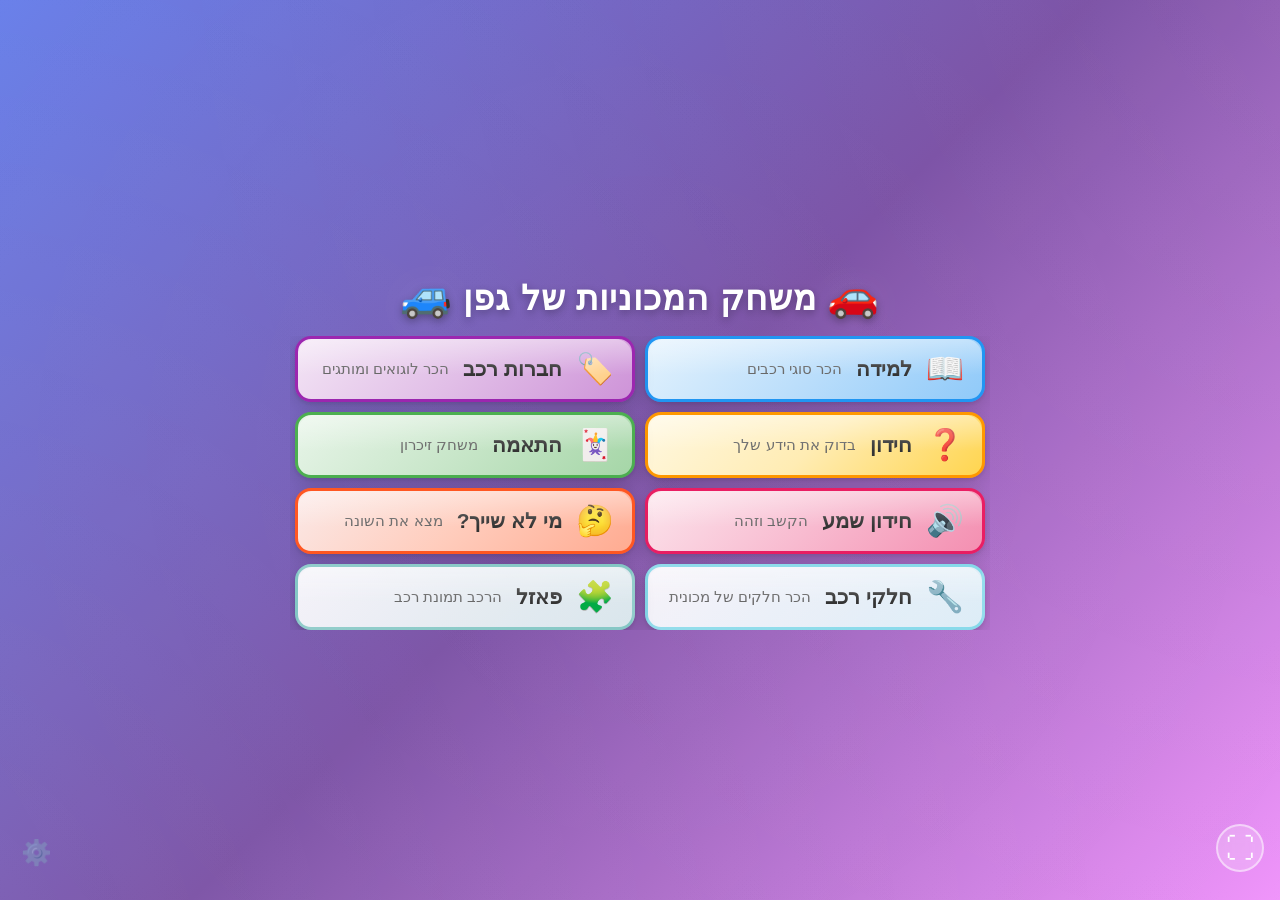
==== index.html @ a67dc20d "Add files via upload" ====
<!DOCTYPE html>
<html lang="he" dir="rtl">
<head>
  <meta charset="UTF-8">
  <meta name="viewport" content="width=device-width, initial-scale=1.0, maximum-scale=1.0, user-scalable=no">
  <meta name="apple-mobile-web-app-capable" content="yes">
  <meta name="mobile-web-app-capable" content="yes">
  <meta name="theme-color" content="#667eea">
  <title>משחק המכוניות של גפן</title>
  <link rel="stylesheet" href="css/style.css">
</head>
<body>

  <div id="app">

    <!-- ========== MENU SCREEN ========== -->
    <div id="screen-menu" class="screen active">
      <div class="menu-container">
        <h1 class="menu-title">
          <span class="title-emoji">🚗</span>
          משחק המכוניות של גפן
          <span class="title-emoji">🚙</span>
        </h1>
        <div class="menu-buttons">
          <button class="menu-btn menu-btn-learning" data-screen="screen-learning">
            <span class="menu-btn-icon">📖</span>
            <span class="menu-btn-text">למידה</span>
            <span class="menu-btn-desc">הכר סוגי רכבים</span>
          </button>
          <button class="menu-btn menu-btn-brands" data-screen="screen-brands">
            <span class="menu-btn-icon">🏷️</span>
            <span class="menu-btn-text">חברות רכב</span>
            <span class="menu-btn-desc">הכר לוגואים ומותגים</span>
          </button>
          <button class="menu-btn menu-btn-quiz" data-screen="screen-quiz">
            <span class="menu-btn-icon">❓</span>
            <span class="menu-btn-text">חידון</span>
            <span class="menu-btn-desc">בדוק את הידע שלך</span>
          </button>
          <button class="menu-btn menu-btn-matching" data-screen="screen-matching">
            <span class="menu-btn-icon">🃏</span>
            <span class="menu-btn-text">התאמה</span>
            <span class="menu-btn-desc">משחק זיכרון</span>
          </button>
          <button class="menu-btn menu-btn-sound-quiz" data-screen="screen-sound-quiz">
            <span class="menu-btn-icon">🔊</span>
            <span class="menu-btn-text">חידון שמע</span>
            <span class="menu-btn-desc">הקשב וזהה</span>
          </button>
          <button class="menu-btn menu-btn-odd" data-screen="screen-odd-one-out">
            <span class="menu-btn-icon">🤔</span>
            <span class="menu-btn-text">מי לא שייך?</span>
            <span class="menu-btn-desc">מצא את השונה</span>
          </button>
          <button class="menu-btn menu-btn-car-parts" data-screen="screen-car-parts">
            <span class="menu-btn-icon">🔧</span>
            <span class="menu-btn-text">חלקי רכב</span>
            <span class="menu-btn-desc">הכר חלקים של מכונית</span>
          </button>
          <button class="menu-btn menu-btn-puzzle" data-screen="screen-puzzle">
            <span class="menu-btn-icon">🧩</span>
            <span class="menu-btn-text">פאזל</span>
            <span class="menu-btn-desc">הרכב תמונת רכב</span>
          </button>
        </div>
        <button id="fullscreen-btn" class="fullscreen-btn" aria-label="מסך מלא">⛶</button>
        <button id="settings-btn" class="settings-btn" aria-label="הגדרות">⚙️</button>
      </div>
    </div>

    <!-- ========== LEARNING SCREEN ========== -->
    <div id="screen-learning" class="screen">
      <div class="screen-header">
        <button class="back-btn" data-screen="screen-menu">🏠</button>
        <h2 class="screen-title">מצב למידה</h2>
        <span id="learning-progress" class="progress-text">1/25</span>
      </div>
      <div class="learning-container">
        <div class="learning-content">
          <div class="car-image-wrapper">
            <img id="learning-car-image" class="car-image" src="" alt="">
            <div id="learning-car-fallback" class="car-image-fallback" style="display:none;"></div>
            <button id="learning-speak-btn" class="speak-btn" aria-label="השמע שם">🔊</button>
          </div>
          <div class="car-info">
            <h3 id="learning-car-name" class="car-name"></h3>
            <div id="learning-fun-fact" class="fun-fact"></div>
            <div id="learning-category" class="category-badge"></div>
          </div>
        </div>
        <div class="learning-nav">
          <button id="learning-prev" class="nav-arrow nav-arrow-right" aria-label="הקודם">▶</button>
          <div id="learning-dots" class="progress-dots"></div>
          <button id="learning-next" class="nav-arrow nav-arrow-left" aria-label="הבא">◀</button>
        </div>
      </div>
    </div>

    <!-- ========== BRANDS SCREEN ========== -->
    <div id="screen-brands" class="screen">
      <div class="screen-header">
        <button class="back-btn" data-screen="screen-menu">🏠</button>
        <h2 class="screen-title">חברות רכב</h2>
        <span id="brands-progress" class="progress-text">1/10</span>
      </div>

      <!-- Brands sub-screens -->
      <div id="brands-menu" class="brands-sub active">
        <div class="brands-menu-buttons">
          <button class="menu-btn menu-btn-brands-learn" id="brands-learn-btn">
            <span class="menu-btn-icon">📖</span>
            <span class="menu-btn-text">הכר חברות</span>
            <span class="menu-btn-desc">לוגואים ועובדות</span>
          </button>
          <button class="menu-btn menu-btn-brands-quiz" id="brands-quiz-btn">
            <span class="menu-btn-icon">❓</span>
            <span class="menu-btn-text">חידון לוגואים</span>
            <span class="menu-btn-desc">זהה את הלוגו</span>
          </button>
        </div>
      </div>

      <div id="brands-learning" class="brands-sub">
        <div class="learning-content brands-learning-content">
          <div class="brand-logo-wrapper">
            <img id="brands-logo" class="brand-logo" src="" alt="">
            <div id="brands-logo-fallback" class="brand-logo-fallback" style="display:none;"></div>
          </div>
          <div class="brand-info">
            <h3 id="brands-name" class="car-name">
              <span id="brands-flag" class="brand-flag"></span>
              <span id="brands-name-text"></span>
            </h3>
            <button id="brands-speak-btn" class="speak-btn speak-btn-inline" aria-label="השמע שם">🔊</button>
            <div id="brands-country" class="brand-country"></div>
            <div id="brands-fun-fact" class="fun-fact"></div>
          </div>
          <div class="brand-example">
            <img id="brands-example-car" class="brand-example-img" src="" alt="">
            <div id="brands-example-fallback" class="car-image-fallback small" style="display:none;">🚗</div>
          </div>
        </div>
        <div class="learning-nav">
          <button id="brands-prev" class="nav-arrow nav-arrow-right" aria-label="הקודם">▶</button>
          <div id="brands-dots" class="progress-dots"></div>
          <button id="brands-next" class="nav-arrow nav-arrow-left" aria-label="הבא">◀</button>
        </div>
        <button id="brands-back-to-menu" class="secondary-btn">חזרה לתפריט חברות</button>
      </div>

      <div id="brands-quiz-screen" class="brands-sub">
        <div class="quiz-container">
          <div class="quiz-stars" id="brands-quiz-stars"></div>
          <div class="quiz-image-wrapper">
            <img id="brands-quiz-logo" class="brand-logo quiz-logo" src="" alt="">
            <div id="brands-quiz-logo-fallback" class="brand-logo-fallback" style="display:none;"></div>
          </div>
          <h3 class="quiz-question">איזו חברה זו?</h3>
          <div id="brands-quiz-answers" class="quiz-answers"></div>
          <div id="brands-quiz-progress-text" class="quiz-progress-text"></div>
        </div>
        <button id="brands-quiz-back" class="secondary-btn">חזרה לתפריט חברות</button>
      </div>
    </div>

    <!-- ========== QUIZ SCREEN ========== -->
    <div id="screen-quiz" class="screen">
      <div class="screen-header">
        <button class="back-btn" data-screen="screen-menu">🏠</button>
        <h2 class="screen-title">מצב חידון</h2>
        <div id="quiz-stars" class="quiz-stars"></div>
      </div>
      <div class="quiz-container">
        <div class="quiz-image-wrapper">
          <img id="quiz-car-image" class="car-image quiz-car-image" src="" alt="">
          <div id="quiz-car-fallback" class="car-image-fallback" style="display:none;"></div>
        </div>
        <h3 class="quiz-question">מה שם הרכב?</h3>
        <div id="quiz-answers" class="quiz-answers"></div>
        <div id="quiz-progress-text" class="quiz-progress-text"></div>
      </div>

      <!-- Quiz results overlay -->
      <div id="quiz-results" class="results-overlay" style="display:none;">
        <div class="results-content">
          <h2 class="results-title">!סיימת את החידון</h2>
          <div id="results-stars" class="results-stars"></div>
          <p id="results-text" class="results-text"></p>
          <div class="results-buttons">
            <button id="quiz-retry" class="menu-btn results-btn">🔄 שחק שוב</button>
            <button id="quiz-home" class="menu-btn results-btn" data-screen="screen-menu">🏠 דף הבית</button>
          </div>
        </div>
      </div>
    </div>

    <!-- ========== MATCHING SCREEN ========== -->
    <div id="screen-matching" class="screen">
      <div class="screen-header">
        <button class="back-btn" data-screen="screen-menu">🏠</button>
        <h2 class="screen-title">משחק התאמה</h2>
        <div class="matching-stats">
          <span id="matching-moves">מהלכים: 0</span>
          <span id="matching-timer">זמן: 0:00</span>
        </div>
      </div>

      <!-- Difficulty picker -->
      <div id="matching-difficulty" class="matching-difficulty">
        <h3>בחר רמת קושי</h3>
        <div class="matching-mode-toggle">
          <button id="matching-mode-classic" class="mode-btn active">📝 רגיל</button>
          <button id="matching-mode-images" class="mode-btn">🖼️ תמונות</button>
          <button id="matching-mode-audio" class="mode-btn">🔊 שמע</button>
        </div>
        <div class="difficulty-buttons">
          <button class="menu-btn difficulty-btn" data-pairs="4">
            <span class="menu-btn-icon">😊</span>
            <span class="menu-btn-text">קל</span>
            <span class="menu-btn-desc">4 זוגות</span>
          </button>
          <button class="menu-btn difficulty-btn" data-pairs="6">
            <span class="menu-btn-icon">🤔</span>
            <span class="menu-btn-text">בינוני</span>
            <span class="menu-btn-desc">6 זוגות</span>
          </button>
          <button class="menu-btn difficulty-btn" data-pairs="8">
            <span class="menu-btn-icon">💪</span>
            <span class="menu-btn-text">קשה</span>
            <span class="menu-btn-desc">8 זוגות</span>
          </button>
        </div>
      </div>

      <!-- Card grid -->
      <div id="matching-grid" class="matching-grid" style="display:none;"></div>

      <!-- Matching results overlay -->
      <div id="matching-results" class="results-overlay" style="display:none;">
        <div class="results-content">
          <h2 class="results-title">!כל הכבוד</h2>
          <p id="matching-results-text" class="results-text"></p>
          <div class="results-buttons">
            <button id="matching-retry" class="menu-btn results-btn">🔄 שחק שוב</button>
            <button id="matching-home" class="menu-btn results-btn" data-screen="screen-menu">🏠 דף הבית</button>
          </div>
        </div>
      </div>
    </div>

    <!-- ========== SOUND QUIZ SCREEN ========== -->
    <div id="screen-sound-quiz" class="screen">
      <div class="screen-header">
        <button class="back-btn" data-screen="screen-menu">🏠</button>
        <h2 class="screen-title">חידון שמע</h2>
        <div id="sound-quiz-stars" class="quiz-stars"></div>
      </div>
      <div class="quiz-container sound-quiz-container">
        <div class="sound-quiz-prompt">
          <h3 class="quiz-question">מי לא שייך לקבוצה?</h3>
          <button id="sound-quiz-replay" class="speak-btn speak-btn-large" aria-label="השמע שוב">🔊</button>
        </div>
        <div id="sound-quiz-answers" class="sound-quiz-answers"></div>
        <div id="sound-quiz-progress-text" class="quiz-progress-text"></div>
      </div>

      <!-- Sound Quiz results overlay -->
      <div id="sound-quiz-results" class="results-overlay" style="display:none;">
        <div class="results-content">
          <h2 class="results-title">!סיימת את חידון השמע</h2>
          <div id="sound-quiz-results-stars" class="results-stars"></div>
          <p id="sound-quiz-results-text" class="results-text"></p>
          <div class="results-buttons">
            <button id="sound-quiz-retry" class="menu-btn results-btn">🔄 שחק שוב</button>
            <button class="menu-btn results-btn" data-screen="screen-menu">🏠 דף הבית</button>
          </div>
        </div>
      </div>
    </div>

    <!-- ========== ODD ONE OUT SCREEN ========== -->
    <div id="screen-odd-one-out" class="screen">
      <div class="screen-header">
        <button class="back-btn" data-screen="screen-menu">🏠</button>
        <h2 class="screen-title">מי לא שייך?</h2>
        <div id="odd-stars" class="quiz-stars"></div>
      </div>
      <div class="quiz-container">
        <div id="odd-hint" class="odd-category-hint"></div>
        <div id="odd-grid" class="odd-grid"></div>
        <div id="odd-progress-text" class="quiz-progress-text"></div>
      </div>

      <!-- Odd One Out results overlay -->
      <div id="odd-results" class="results-overlay" style="display:none;">
        <div class="results-content">
          <h2 class="results-title">!סיימת</h2>
          <div id="odd-results-stars" class="results-stars"></div>
          <p id="odd-results-text" class="results-text"></p>
          <div class="results-buttons">
            <button id="odd-retry" class="menu-btn results-btn">🔄 שחק שוב</button>
            <button class="menu-btn results-btn" data-screen="screen-menu">🏠 דף הבית</button>
          </div>
        </div>
      </div>
    </div>

    <!-- ========== CAR PARTS SCREEN ========== -->
    <div id="screen-car-parts" class="screen">
      <div class="screen-header">
        <button class="back-btn" data-screen="screen-menu">🏠</button>
        <h2 class="screen-title">חלקי רכב</h2>
        <span id="car-parts-progress" class="progress-text">1/20</span>
      </div>

      <!-- Car Parts sub-screens -->
      <div id="car-parts-menu" class="car-parts-sub active">
        <div class="brands-menu-buttons">
          <button class="menu-btn menu-btn-parts-learn" id="car-parts-learn-btn">
            <span class="menu-btn-icon">📖</span>
            <span class="menu-btn-text">הכר חלקים</span>
            <span class="menu-btn-desc">תמונות ועובדות</span>
          </button>
          <button class="menu-btn menu-btn-parts-quiz" id="car-parts-quiz-btn">
            <span class="menu-btn-icon">❓</span>
            <span class="menu-btn-text">חידון חלקים</span>
            <span class="menu-btn-desc">זהה את החלק</span>
          </button>
          <button class="menu-btn menu-btn-parts-matching" id="car-parts-matching-btn">
            <span class="menu-btn-icon">🃏</span>
            <span class="menu-btn-text">התאמת חלקים</span>
            <span class="menu-btn-desc">משחק זיכרון</span>
          </button>
        </div>
      </div>

      <!-- Learning sub-screen -->
      <div id="car-parts-learning" class="car-parts-sub">
        <div class="learning-content">
          <div class="car-image-wrapper">
            <img id="car-parts-image" class="car-image" src="" alt="">
            <div id="car-parts-fallback" class="car-image-fallback" style="display:none;"></div>
            <button id="car-parts-speak-btn" class="speak-btn" aria-label="השמע שם">🔊</button>
          </div>
          <div class="car-info">
            <h3 id="car-parts-name" class="car-name"></h3>
            <div id="car-parts-fun-fact" class="fun-fact"></div>
          </div>
        </div>
        <div class="learning-nav">
          <button id="car-parts-prev" class="nav-arrow nav-arrow-right" aria-label="הקודם">▶</button>
          <div id="car-parts-dots" class="progress-dots"></div>
          <button id="car-parts-next" class="nav-arrow nav-arrow-left" aria-label="הבא">◀</button>
        </div>
        <button id="car-parts-back-to-menu" class="secondary-btn">חזרה לתפריט חלקים</button>
      </div>

      <!-- Quiz sub-screen -->
      <div id="car-parts-quiz-screen" class="car-parts-sub">
        <div class="quiz-container">
          <div class="quiz-stars" id="car-parts-quiz-stars"></div>
          <div class="quiz-image-wrapper">
            <img id="car-parts-quiz-image" class="car-image quiz-car-image" src="" alt="">
            <div id="car-parts-quiz-fallback" class="car-image-fallback" style="display:none;"></div>
          </div>
          <h3 class="quiz-question">מה שם החלק?</h3>
          <div id="car-parts-quiz-answers" class="quiz-answers"></div>
          <div id="car-parts-quiz-progress-text" class="quiz-progress-text"></div>
        </div>

        <!-- Quiz results overlay -->
        <div id="car-parts-quiz-results" class="results-overlay" style="display:none;">
          <div class="results-content">
            <h2 class="results-title">!סיימת את חידון החלקים</h2>
            <div id="car-parts-quiz-results-stars" class="results-stars"></div>
            <p id="car-parts-quiz-results-text" class="results-text"></p>
            <div class="results-buttons">
              <button id="car-parts-quiz-retry" class="menu-btn results-btn">🔄 שחק שוב</button>
              <button id="car-parts-quiz-back" class="menu-btn results-btn">🏠 חזרה</button>
            </div>
          </div>
        </div>
      </div>

      <!-- Matching sub-screen -->
      <div id="car-parts-matching-screen" class="car-parts-sub">
        <div class="car-parts-matching-stats" style="display:none;">
          <span id="car-parts-matching-moves">מהלכים: 0</span>
          <span id="car-parts-matching-timer">זמן: 0:00</span>
        </div>

        <!-- Difficulty picker -->
        <div id="car-parts-matching-difficulty" class="matching-difficulty">
          <h3>בחר רמת קושי</h3>
          <div class="difficulty-buttons">
            <button class="menu-btn difficulty-btn car-parts-difficulty-btn" data-pairs="4">
              <span class="menu-btn-icon">😊</span>
              <span class="menu-btn-text">קל</span>
              <span class="menu-btn-desc">4 זוגות</span>
            </button>
            <button class="menu-btn difficulty-btn car-parts-difficulty-btn" data-pairs="6">
              <span class="menu-btn-icon">🤔</span>
              <span class="menu-btn-text">בינוני</span>
              <span class="menu-btn-desc">6 זוגות</span>
            </button>
            <button class="menu-btn difficulty-btn car-parts-difficulty-btn" data-pairs="8">
              <span class="menu-btn-icon">💪</span>
              <span class="menu-btn-text">קשה</span>
              <span class="menu-btn-desc">8 זוגות</span>
            </button>
          </div>
        </div>

        <!-- Card grid -->
        <div id="car-parts-matching-grid" class="matching-grid" style="display:none;"></div>

        <!-- Matching results overlay -->
        <div id="car-parts-matching-results" class="results-overlay" style="display:none;">
          <div class="results-content">
            <h2 class="results-title">!כל הכבוד</h2>
            <p id="car-parts-matching-results-text" class="results-text"></p>
            <div class="results-buttons">
              <button id="car-parts-matching-retry" class="menu-btn results-btn">🔄 שחק שוב</button>
              <button id="car-parts-matching-back" class="menu-btn results-btn">🏠 חזרה</button>
            </div>
          </div>
        </div>
      </div>
    </div>

    <!-- ========== PUZZLE SCREEN ========== -->
    <div id="screen-puzzle" class="screen">
      <div class="screen-header">
        <button class="back-btn" data-screen="screen-menu">🏠</button>
        <h2 class="screen-title">פאזל</h2>
        <div class="puzzle-stats">
          <span id="puzzle-moves">מהלכים: 0</span>
          <span id="puzzle-timer">זמן: 0:00</span>
        </div>
      </div>

      <!-- Difficulty picker -->
      <div id="puzzle-difficulty" class="matching-difficulty">
        <h3>בחר רמת קושי</h3>
        <div class="difficulty-buttons">
          <button class="menu-btn difficulty-btn puzzle-difficulty-btn" data-cols="2" data-rows="2">
            <span class="menu-btn-icon">😊</span>
            <span class="menu-btn-text">קל</span>
            <span class="menu-btn-desc">4 חלקים</span>
          </button>
          <button class="menu-btn difficulty-btn puzzle-difficulty-btn" data-cols="3" data-rows="3">
            <span class="menu-btn-icon">🤔</span>
            <span class="menu-btn-text">בינוני</span>
            <span class="menu-btn-desc">9 חלקים</span>
          </button>
          <button class="menu-btn difficulty-btn puzzle-difficulty-btn" data-cols="4" data-rows="4">
            <span class="menu-btn-icon">💪</span>
            <span class="menu-btn-text">קשה</span>
            <span class="menu-btn-desc">16 חלקים</span>
          </button>
        </div>
      </div>

      <!-- Game area -->
      <div id="puzzle-game-area" class="puzzle-game-area" style="display:none;">
        <div id="puzzle-car-label" class="puzzle-car-label"></div>
        <div class="puzzle-layout">
          <div id="puzzle-grid" class="puzzle-grid"></div>
          <div id="puzzle-tray" class="puzzle-tray"></div>
        </div>
      </div>

      <!-- Results overlay -->
      <div id="puzzle-results" class="results-overlay" style="display:none;">
        <div class="results-content">
          <h2 class="results-title">!כל הכבוד</h2>
          <div id="puzzle-results-car" class="puzzle-results-car"></div>
          <p id="puzzle-results-text" class="results-text"></p>
          <div class="results-buttons">
            <button id="puzzle-retry" class="menu-btn results-btn">🔄 שחק שוב</button>
            <button id="puzzle-home" class="menu-btn results-btn" data-screen="screen-menu">🏠 דף הבית</button>
          </div>
        </div>
      </div>
    </div>

    <!-- ========== SETTINGS MODAL ========== -->
    <div id="settings-modal" class="modal" style="display:none;">
      <div class="modal-content">
        <h3>הגדרות (להורים)</h3>
        <button id="reset-progress" class="menu-btn danger-btn">🗑️ איפוס כל ההתקדמות</button>
        <button id="settings-close" class="menu-btn">✖ סגור</button>
      </div>
    </div>

    <!-- ========== TTS WARNING ========== -->
    <div id="tts-warning" class="tts-warning" style="display:none;">
      ⚠️ הקראה בעברית לא זמינה. התקן חבילת שפה עברית בהגדרות המכשיר.
    </div>

  </div>

  <!-- Scripts (order matters) -->
  <script src="js/cars-data.js"></script>
  <script src="js/brands-data.js"></script>
  <script src="js/car-parts-data.js"></script>
  <script src="js/speech.js"></script>
  <script src="js/sounds.js"></script>
  <script src="js/storage.js"></script>
  <script src="js/learning.js"></script>
  <script src="js/brands.js"></script>
  <script src="js/quiz.js"></script>
  <script src="js/matching.js"></script>
  <script src="js/sound-quiz.js"></script>
  <script src="js/odd-one-out.js"></script>
  <script src="js/car-parts.js"></script>
  <script src="js/puzzle.js"></script>
  <script src="js/app.js"></script>
</body>
</html>
---- css/style.css ----
/* ========== RESET & BASE ========== */
*, *::before, *::after {
  margin: 0;
  padding: 0;
  box-sizing: border-box;
}

html {
  direction: rtl;
  font-size: 16px;
  overflow: hidden;
}

body {
  font-family: 'Noto Sans Hebrew', 'Segoe UI', Arial, sans-serif;
  background: linear-gradient(135deg, #667eea 0%, #764ba2 50%, #f093fb 100%);
  color: #333;
  min-height: 100vh;
  overflow: hidden;
  -webkit-tap-highlight-color: transparent;
  -webkit-touch-callout: none;
  user-select: none;
  overscroll-behavior: none;
}

/* Animated background decorations */
body::before {
  content: '';
  position: fixed;
  top: -50%;
  left: -50%;
  width: 200%;
  height: 200%;
  background: radial-gradient(circle at 20% 80%, rgba(255,255,255,0.08) 0%, transparent 50%),
              radial-gradient(circle at 80% 20%, rgba(255,255,255,0.06) 0%, transparent 50%),
              radial-gradient(circle at 50% 50%, rgba(255,255,255,0.04) 0%, transparent 70%);
  animation: bgFloat 20s ease-in-out infinite;
  pointer-events: none;
  z-index: 0;
}

@keyframes bgFloat {
  0%, 100% { transform: translate(0, 0) rotate(0deg); }
  33% { transform: translate(2%, -1%) rotate(1deg); }
  66% { transform: translate(-1%, 2%) rotate(-1deg); }
}

#app {
  width: 100vw;
  height: 100vh;
  position: relative;
  overflow: hidden;
  z-index: 1;
}

/* ========== SCREENS ========== */
.screen {
  position: absolute;
  inset: 0;
  display: none;
  flex-direction: column;
  opacity: 0;
  transition: opacity 0.3s ease;
}

.screen.active {
  display: flex;
  opacity: 1;
}

/* ========== SCREEN HEADER ========== */
.screen-header {
  display: flex;
  align-items: center;
  justify-content: space-between;
  padding: 12px 20px;
  background: linear-gradient(135deg, rgba(255,255,255,0.95), rgba(240,245,255,0.95));
  backdrop-filter: blur(12px);
  border-bottom: 3px solid rgba(102,126,234,0.3);
  box-shadow: 0 4px 15px rgba(0,0,0,0.08);
  z-index: 10;
  flex-shrink: 0;
}

.screen-title {
  font-size: 1.5rem;
  font-weight: 800;
  background: linear-gradient(135deg, #667eea, #764ba2);
  -webkit-background-clip: text;
  -webkit-text-fill-color: transparent;
  background-clip: text;
}

.progress-text {
  font-size: 1.1rem;
  font-weight: 700;
  color: #fff;
  background: linear-gradient(135deg, #667eea, #764ba2);
  padding: 6px 14px;
  border-radius: 20px;
  box-shadow: 0 2px 8px rgba(102,126,234,0.3);
}

/* ========== BUTTONS ========== */
.back-btn {
  width: 50px;
  height: 50px;
  border: 2px solid rgba(102,126,234,0.3);
  background: linear-gradient(135deg, #fff, #f0f0ff);
  border-radius: 50%;
  font-size: 1.5rem;
  cursor: pointer;
  touch-action: manipulation;
  display: flex;
  align-items: center;
  justify-content: center;
  transition: transform 0.15s, box-shadow 0.15s;
  box-shadow: 0 3px 10px rgba(0,0,0,0.08);
}

.back-btn:active {
  transform: scale(0.88);
  box-shadow: 0 1px 4px rgba(0,0,0,0.1);
}

/* ========== MENU SCREEN ========== */
.menu-container {
  display: flex;
  flex-direction: column;
  align-items: center;
  justify-content: center;
  height: 100%;
  padding: 20px;
  gap: 20px;
  position: relative;
  overflow-y: auto;
  -webkit-overflow-scrolling: touch;
}

.menu-title {
  font-size: 2.2rem;
  font-weight: 800;
  color: #fff;
  text-align: center;
  text-shadow: 0 3px 8px rgba(0,0,0,0.3), 0 0 40px rgba(255,255,255,0.1);
  animation: fadeInDown 0.6s ease;
  letter-spacing: 1px;
}

.title-emoji {
  font-size: 2.2rem;
  display: inline-block;
  animation: bounce-gentle 2s infinite;
}

.menu-buttons {
  display: flex;
  flex-direction: column;
  gap: 14px;
  width: 100%;
  max-width: 400px;
}

.menu-btn {
  display: flex;
  align-items: center;
  gap: 14px;
  padding: 16px 24px;
  border: 3px solid transparent;
  border-radius: 20px;
  background: #fff;
  font-size: 1.1rem;
  font-family: inherit;
  cursor: pointer;
  touch-action: manipulation;
  transition: transform 0.15s ease, box-shadow 0.15s ease;
  box-shadow: 0 6px 20px rgba(0,0,0,0.15), 0 2px 4px rgba(0,0,0,0.1);
  min-height: 70px;
  text-align: right;
  position: relative;
  overflow: hidden;
}

.menu-btn::after {
  content: '';
  position: absolute;
  inset: 0;
  background: linear-gradient(180deg, rgba(255,255,255,0.4) 0%, transparent 60%);
  pointer-events: none;
  border-radius: 17px;
}

.menu-btn:active {
  transform: scale(0.95) translateY(2px);
  box-shadow: 0 2px 8px rgba(0,0,0,0.15);
}

.menu-btn-icon {
  font-size: 2rem;
  flex-shrink: 0;
}

.menu-btn-text {
  font-size: 1.3rem;
  font-weight: 700;
  display: block;
  color: #333;
}

.menu-btn-desc {
  font-size: 0.85rem;
  color: #888;
  display: block;
}

/* Menu button colors - vivid gradients */
.menu-btn-learning { border-color: #2196F3; background: linear-gradient(135deg, #E3F2FD 0%, #BBDEFB 50%, #90CAF9 100%); }
.menu-btn-brands { border-color: #9C27B0; background: linear-gradient(135deg, #F3E5F5 0%, #E1BEE7 50%, #CE93D8 100%); }
.menu-btn-quiz { border-color: #FF9800; background: linear-gradient(135deg, #FFF8E1 0%, #FFECB3 50%, #FFD54F 100%); }
.menu-btn-matching { border-color: #4CAF50; background: linear-gradient(135deg, #E8F5E9 0%, #C8E6C9 50%, #A5D6A7 100%); }

/* Fullscreen button */
.fullscreen-btn {
  position: absolute;
  bottom: max(28px, env(safe-area-inset-bottom, 16px));
  right: 16px;
  width: 48px;
  height: 48px;
  border: 2px solid rgba(255,255,255,0.5);
  background: rgba(255,255,255,0.2);
  backdrop-filter: blur(8px);
  border-radius: 50%;
  font-size: 1.5rem;
  cursor: pointer;
  touch-action: manipulation;
  color: #fff;
  display: flex;
  align-items: center;
  justify-content: center;
  transition: transform 0.15s, background 0.15s;
  z-index: 10;
}

.fullscreen-btn:active {
  transform: scale(0.88);
  background: rgba(255,255,255,0.35);
}

/* Hide fullscreen button when already in fullscreen */
:fullscreen .fullscreen-btn,
:-webkit-full-screen .fullscreen-btn {
  display: none;
}

/* Settings button */
.settings-btn {
  position: absolute;
  bottom: max(28px, env(safe-area-inset-bottom, 16px));
  left: 16px;
  width: 40px;
  height: 40px;
  border: none;
  background: transparent;
  font-size: 1.3rem;
  cursor: pointer;
  opacity: 0.4;
  touch-action: manipulation;
}

/* ========== LEARNING MODE ========== */
.learning-container {
  flex: 1;
  display: flex;
  flex-direction: column;
  overflow: hidden;
}

.learning-content {
  flex: 1;
  display: flex;
  align-items: center;
  justify-content: center;
  gap: 24px;
  padding: 16px 24px;
  overflow-y: auto;
  -webkit-overflow-scrolling: touch;
}

.car-image-wrapper {
  position: relative;
  flex: 0 0 45%;
  max-width: 500px;
  display: flex;
  align-items: center;
  justify-content: center;
}

.car-image {
  width: 100%;
  height: auto;
  max-height: 50vh;
  object-fit: contain;
  border-radius: 20px;
  box-shadow: 0 8px 30px rgba(102,126,234,0.25), 0 4px 12px rgba(0,0,0,0.1);
  cursor: pointer;
  touch-action: manipulation;
  transition: transform 0.2s;
  border: 3px solid rgba(255,255,255,0.8);
}

.car-image:active {
  transform: scale(0.97);
}

.car-image-fallback {
  width: 100%;
  aspect-ratio: 3/2;
  background: linear-gradient(135deg, #e3f2fd, #bbdefb, #e8eaf6);
  border-radius: 20px;
  display: flex;
  align-items: center;
  justify-content: center;
  font-size: 5rem;
  box-shadow: 0 8px 30px rgba(102,126,234,0.25), 0 4px 12px rgba(0,0,0,0.1);
  border: 3px solid rgba(255,255,255,0.8);
}

.car-image-fallback.small {
  aspect-ratio: 16/9;
  font-size: 3rem;
}

.speak-btn {
  position: absolute;
  bottom: 10px;
  left: 10px;
  width: 56px;
  height: 56px;
  border: 3px solid #667eea;
  background: linear-gradient(135deg, #fff, #e8eaf6);
  border-radius: 50%;
  font-size: 1.8rem;
  cursor: pointer;
  touch-action: manipulation;
  box-shadow: 0 4px 15px rgba(102,126,234,0.35);
  transition: transform 0.15s, box-shadow 0.15s;
  display: flex;
  align-items: center;
  justify-content: center;
  z-index: 5;
  animation: pulse-glow 2s ease-in-out infinite;
}

@keyframes pulse-glow {
  0%, 100% { box-shadow: 0 4px 15px rgba(102,126,234,0.35); }
  50% { box-shadow: 0 4px 25px rgba(102,126,234,0.55); }
}

.speak-btn:active {
  transform: scale(0.88);
  animation: none;
}

.speak-btn-inline {
  position: static;
  display: inline-flex;
  width: 48px;
  height: 48px;
  font-size: 1.4rem;
  vertical-align: middle;
  margin-inline-start: 8px;
}

.car-info {
  flex: 1;
  display: flex;
  flex-direction: column;
  gap: 12px;
  max-width: 400px;
}

.car-name {
  font-size: 2rem;
  font-weight: 800;
  color: #fff;
  text-shadow: 0 2px 8px rgba(0,0,0,0.3);
}

.fun-fact {
  font-size: 1.15rem;
  line-height: 1.6;
  color: #444;
  background: rgba(255,255,255,0.92);
  backdrop-filter: blur(8px);
  padding: 16px 20px;
  border-radius: 16px;
  box-shadow: 0 4px 15px rgba(0,0,0,0.08);
  border-inline-start: 4px solid #667eea;
  cursor: pointer;
  touch-action: manipulation;
  transition: transform 0.1s, box-shadow 0.1s;
  position: relative;
}

.fun-fact::after {
  content: '🔊';
  position: absolute;
  top: 8px;
  left: 8px;
  font-size: 0.8rem;
  opacity: 0.4;
}

.fun-fact:active {
  transform: scale(0.98);
  box-shadow: 0 2px 8px rgba(0,0,0,0.12);
}

.category-badge {
  display: inline-flex;
  align-items: center;
  gap: 6px;
  padding: 8px 18px;
  border-radius: 20px;
  font-size: 0.95rem;
  font-weight: 700;
  color: #fff;
  width: fit-content;
  box-shadow: 0 3px 10px rgba(0,0,0,0.15);
  cursor: pointer;
  touch-action: manipulation;
  transition: transform 0.1s;
}

.category-badge:active {
  transform: scale(0.95);
}

/* ========== LEARNING NAVIGATION ========== */
.learning-nav {
  display: flex;
  align-items: center;
  justify-content: center;
  gap: 12px;
  padding: 12px 20px;
  flex-shrink: 0;
}

.nav-arrow {
  width: 60px;
  height: 60px;
  border: 3px solid rgba(255,255,255,0.6);
  background: linear-gradient(135deg, rgba(255,255,255,0.9), rgba(240,245,255,0.9));
  border-radius: 50%;
  font-size: 1.5rem;
  color: #667eea;
  cursor: pointer;
  touch-action: manipulation;
  transition: transform 0.15s, box-shadow 0.15s;
  display: flex;
  align-items: center;
  justify-content: center;
  flex-shrink: 0;
  box-shadow: 0 4px 15px rgba(0,0,0,0.1);
}

.nav-arrow:active {
  transform: scale(0.88);
  box-shadow: 0 1px 5px rgba(0,0,0,0.1);
}

.progress-dots {
  display: flex;
  gap: 6px;
  flex-wrap: wrap;
  justify-content: center;
  max-width: 60%;
}

.progress-dot {
  width: 12px;
  height: 12px;
  border-radius: 50%;
  background: rgba(255,255,255,0.4);
  transition: background 0.3s, transform 0.3s, box-shadow 0.3s;
}

.progress-dot.viewed {
  background: rgba(255,255,255,0.8);
  box-shadow: 0 0 6px rgba(255,255,255,0.4);
}

.progress-dot.current {
  background: #fff;
  transform: scale(1.4);
  box-shadow: 0 0 12px rgba(255,255,255,0.6);
}

/* ========== BRANDS MODE ========== */
.brands-sub {
  display: none;
  flex: 1;
  flex-direction: column;
}

.brands-sub.active {
  display: flex;
}

.brands-menu-buttons {
  display: flex;
  flex-direction: column;
  gap: 14px;
  padding: 40px 20px;
  max-width: 400px;
  margin: 0 auto;
  width: 100%;
}

.menu-btn-brands-learn { border-color: rgba(156,39,176,0.4); background: linear-gradient(135deg, rgba(255,255,255,0.92) 0%, rgba(243,229,245,0.92) 100%); }
.menu-btn-brands-quiz { border-color: rgba(255,87,34,0.4); background: linear-gradient(135deg, rgba(255,255,255,0.92) 0%, rgba(251,233,231,0.92) 100%); }

.brand-logo-wrapper {
  flex: 0 0 200px;
  display: flex;
  align-items: center;
  justify-content: center;
}

.brand-logo {
  max-width: 180px;
  max-height: 180px;
  object-fit: contain;
  cursor: pointer;
  touch-action: manipulation;
  filter: drop-shadow(0 4px 12px rgba(0,0,0,0.15));
  transition: transform 0.15s;
}

.brand-logo:active {
  transform: scale(0.95);
}

.brand-logo-fallback {
  width: 150px;
  height: 150px;
  background: linear-gradient(135deg, rgba(255,255,255,0.8), rgba(240,230,255,0.8));
  border-radius: 20px;
  display: flex;
  align-items: center;
  justify-content: center;
  font-size: 3rem;
  font-weight: 800;
  color: #764ba2;
  box-shadow: 0 4px 15px rgba(0,0,0,0.1);
  border: 3px solid rgba(255,255,255,0.6);
}

.brands-learning-content {
  gap: 16px;
  flex-wrap: wrap;
}

.brand-info {
  flex: 1;
  min-width: 200px;
  display: flex;
  flex-direction: column;
  gap: 8px;
}

.brand-flag {
  font-size: 1.6rem;
  margin-inline-end: 8px;
}

.brand-country {
  font-size: 1rem;
  color: rgba(255,255,255,0.8);
  font-weight: 600;
}

.brand-example {
  flex: 0 0 250px;
}

.brand-example-img {
  width: 100%;
  height: auto;
  max-height: 200px;
  object-fit: contain;
  border-radius: 16px;
  box-shadow: 0 4px 15px rgba(0,0,0,0.12);
  border: 3px solid rgba(255,255,255,0.7);
}

.secondary-btn {
  display: block;
  margin: 12px auto;
  padding: 10px 24px;
  border: 2px solid rgba(255,255,255,0.5);
  background: rgba(255,255,255,0.2);
  backdrop-filter: blur(8px);
  color: #fff;
  border-radius: 16px;
  font-size: 1rem;
  font-family: inherit;
  font-weight: 700;
  cursor: pointer;
  touch-action: manipulation;
  transition: transform 0.15s;
}

.secondary-btn:active {
  transform: scale(0.93);
}

/* ========== QUIZ MODE ========== */
.quiz-container {
  flex: 1;
  display: flex;
  flex-direction: column;
  align-items: center;
  justify-content: center;
  padding: 16px 20px;
  gap: 16px;
}

.quiz-stars {
  display: flex;
  gap: 4px;
  font-size: 1.5rem;
}

.star {
  opacity: 0.25;
  transition: opacity 0.3s, transform 0.3s;
  filter: grayscale(1);
}

.star.earned {
  opacity: 1;
  filter: grayscale(0) drop-shadow(0 0 4px rgba(255,215,0,0.6));
  animation: starPop 0.4s ease forwards;
}

.quiz-image-wrapper {
  flex: 0 0 auto;
  max-width: 350px;
  width: 100%;
}

.quiz-car-image {
  width: 100%;
  height: auto;
  max-height: 35vh;
  object-fit: contain;
  border-radius: 20px;
  box-shadow: 0 8px 30px rgba(102,126,234,0.3), 0 4px 12px rgba(0,0,0,0.1);
  border: 3px solid rgba(255,255,255,0.7);
}

.quiz-logo {
  max-width: 200px;
  max-height: 200px;
  margin: 0 auto;
  display: block;
}

.quiz-question {
  font-size: 1.6rem;
  font-weight: 800;
  color: #fff;
  text-align: center;
  text-shadow: 0 2px 8px rgba(0,0,0,0.3);
}

.quiz-answers {
  display: grid;
  grid-template-columns: 1fr 1fr;
  gap: 12px;
  width: 100%;
  max-width: 500px;
}

.quiz-answer-btn {
  padding: 16px 12px;
  border: 3px solid rgba(255,255,255,0.6);
  border-radius: 20px;
  background: linear-gradient(180deg, rgba(255,255,255,0.95) 0%, rgba(240,240,255,0.9) 100%);
  font-size: 1.2rem;
  font-family: inherit;
  font-weight: 700;
  color: #333;
  cursor: pointer;
  touch-action: manipulation;
  transition: transform 0.15s, background 0.2s, border-color 0.2s, box-shadow 0.15s;
  min-height: 65px;
  display: flex;
  align-items: center;
  justify-content: center;
  text-align: center;
  box-shadow: 0 4px 15px rgba(0,0,0,0.1);
  position: relative;
  overflow: hidden;
}

.quiz-answer-btn::after {
  content: '';
  position: absolute;
  inset: 0;
  background: linear-gradient(180deg, rgba(255,255,255,0.5) 0%, transparent 50%);
  pointer-events: none;
  border-radius: 17px;
}

.quiz-answer-btn:active:not(.disabled):not(.correct):not(.wrong) {
  transform: scale(0.93) translateY(2px);
  box-shadow: 0 1px 5px rgba(0,0,0,0.1);
}

.quiz-answer-btn.correct {
  background: linear-gradient(135deg, #4CAF50, #66BB6A);
  border-color: #388E3C;
  color: #fff;
  animation: bounce 0.5s ease;
  box-shadow: 0 4px 20px rgba(76,175,80,0.4);
}

.quiz-answer-btn.wrong {
  background: linear-gradient(135deg, #FF9800, #FFB74D);
  border-color: #F57C00;
  color: #fff;
  animation: shake 0.4s ease;
}

.quiz-answer-btn.disabled {
  opacity: 0.35;
  pointer-events: none;
}

.quiz-answer-btn.highlight {
  background: linear-gradient(135deg, #4CAF50, #66BB6A);
  border-color: #388E3C;
  color: #fff;
  animation: pulse 0.6s ease 2;
  box-shadow: 0 4px 20px rgba(76,175,80,0.4);
}

.quiz-progress-text {
  font-size: 1rem;
  color: rgba(255,255,255,0.8);
  text-align: center;
  font-weight: 600;
}

/* ========== MATCHING MODE ========== */
.matching-difficulty {
  flex: 1;
  display: flex;
  flex-direction: column;
  align-items: center;
  justify-content: center;
  gap: 20px;
  padding: 20px;
}

.matching-difficulty h3 {
  font-size: 1.6rem;
  color: #fff;
  font-weight: 800;
  text-shadow: 0 2px 8px rgba(0,0,0,0.3);
}

.difficulty-buttons {
  display: flex;
  flex-direction: column;
  gap: 14px;
  width: 100%;
  max-width: 350px;
}

.difficulty-btn {
  border-color: rgba(255,255,255,0.5);
  background: linear-gradient(135deg, rgba(255,255,255,0.92) 0%, rgba(232,245,233,0.92) 100%);
  backdrop-filter: blur(8px);
}

.matching-stats {
  display: flex;
  gap: 12px;
  font-size: 0.9rem;
  font-weight: 700;
  color: #667eea;
}

.matching-stats span {
  background: rgba(102,126,234,0.1);
  padding: 4px 10px;
  border-radius: 12px;
}

.matching-grid {
  flex: 1;
  display: grid;
  gap: 8px;
  padding: 12px;
  align-content: center;
  justify-content: center;
}

.matching-grid[data-cols="4"] {
  grid-template-columns: repeat(4, 1fr);
  max-width: 600px;
  margin: 0 auto;
  width: 100%;
}

.matching-grid[data-cols="4"][data-rows="2"] {
  grid-template-columns: repeat(4, 1fr);
}

.matching-grid[data-cols="4"][data-rows="3"] {
  grid-template-columns: repeat(4, 1fr);
}

.matching-grid[data-cols="4"][data-rows="4"] {
  grid-template-columns: repeat(4, 1fr);
}

/* Card */
.match-card {
  perspective: 1000px;
  cursor: pointer;
  touch-action: manipulation;
  aspect-ratio: 3/4;
  min-width: 80px;
  max-width: 140px;
}

.match-card-inner {
  position: relative;
  width: 100%;
  height: 100%;
  transition: transform 0.4s ease;
  transform-style: preserve-3d;
}

.match-card.flipped .match-card-inner {
  transform: rotateY(180deg);
}

.match-card-front, .match-card-back {
  position: absolute;
  width: 100%;
  height: 100%;
  backface-visibility: hidden;
  border-radius: 12px;
  display: flex;
  align-items: center;
  justify-content: center;
  overflow: hidden;
}

.match-card-front {
  background: linear-gradient(135deg, #667eea, #764ba2);
  color: #fff;
  font-size: 2rem;
  flex-direction: column;
  gap: 4px;
  box-shadow: inset 0 0 20px rgba(255,255,255,0.1);
}

.match-card-front::after {
  content: '?';
  font-size: 1.5rem;
  font-weight: 800;
  opacity: 0.5;
  text-shadow: 0 2px 4px rgba(0,0,0,0.2);
}

.match-card-back {
  transform: rotateY(180deg);
  background: linear-gradient(180deg, #fff 0%, #f8f8ff 100%);
  border: 3px solid rgba(102,126,234,0.3);
  padding: 6px;
  box-shadow: 0 2px 10px rgba(0,0,0,0.08);
}

.match-card-back.card-image {
  padding: 4px;
}

.match-card-back.card-image img {
  width: 100%;
  height: 100%;
  object-fit: cover;
  border-radius: 8px;
}

.match-card-back.card-text {
  font-size: 1rem;
  font-weight: 700;
  color: #333;
  text-align: center;
  padding: 8px;
}

.match-card.matched .match-card-back {
  border-color: #4CAF50;
  box-shadow: 0 0 20px rgba(76,175,80,0.5), 0 0 40px rgba(76,175,80,0.2);
}

.match-card.matched {
  animation: matchBounce 0.6s ease;
}

@keyframes matchBounce {
  0% { transform: scale(1); }
  25% { transform: scale(1.12); }
  50% { transform: scale(0.95); }
  75% { transform: scale(1.05); }
  100% { transform: scale(1); }
}

/* ========== RESULTS OVERLAY ========== */
.results-overlay {
  position: absolute;
  inset: 0;
  background: rgba(60,30,100,0.7);
  backdrop-filter: blur(6px);
  display: flex;
  align-items: center;
  justify-content: center;
  z-index: 100;
  animation: fadeIn 0.3s ease;
}

.results-content {
  background: linear-gradient(180deg, #fff 0%, #f5f0ff 100%);
  border-radius: 28px;
  padding: 32px 40px;
  text-align: center;
  max-width: 400px;
  width: 90%;
  box-shadow: 0 20px 60px rgba(0,0,0,0.25), 0 0 40px rgba(102,126,234,0.2);
  animation: scaleIn 0.4s ease;
  border: 3px solid rgba(102,126,234,0.2);
}

.results-title {
  font-size: 2rem;
  font-weight: 800;
  background: linear-gradient(135deg, #667eea, #764ba2);
  -webkit-background-clip: text;
  -webkit-text-fill-color: transparent;
  background-clip: text;
  margin-bottom: 16px;
}

.results-stars {
  font-size: 2.5rem;
  margin-bottom: 12px;
}

.results-text {
  font-size: 1.2rem;
  color: #555;
  margin-bottom: 20px;
  line-height: 1.6;
}

.results-buttons {
  display: flex;
  gap: 12px;
  justify-content: center;
}

.results-btn {
  flex: 1;
  min-height: 60px;
  justify-content: center;
}

.danger-btn {
  border-color: #f44336;
  color: #f44336;
  background: #fff;
}

/* ========== MODAL ========== */
.modal {
  position: fixed;
  inset: 0;
  background: rgba(60,30,100,0.7);
  backdrop-filter: blur(6px);
  display: flex;
  align-items: center;
  justify-content: center;
  z-index: 200;
}

.modal-content {
  background: linear-gradient(180deg, #fff 0%, #f5f0ff 100%);
  border-radius: 24px;
  padding: 32px;
  max-width: 350px;
  width: 90%;
  display: flex;
  flex-direction: column;
  gap: 16px;
  text-align: center;
  box-shadow: 0 20px 60px rgba(0,0,0,0.25);
  border: 3px solid rgba(102,126,234,0.2);
}

.modal-content h3 {
  font-size: 1.4rem;
  color: #764ba2;
  font-weight: 800;
}

/* ========== TTS WARNING ========== */
.tts-warning {
  position: fixed;
  top: 0;
  left: 0;
  right: 0;
  background: #FFF3E0;
  color: #E65100;
  padding: 12px 20px;
  text-align: center;
  font-size: 0.95rem;
  font-weight: 600;
  z-index: 300;
  border-bottom: 2px solid #FF9800;
}

/* ========== ANIMATIONS ========== */
@keyframes fadeIn {
  from { opacity: 0; }
  to { opacity: 1; }
}

@keyframes fadeInDown {
  from { opacity: 0; transform: translateY(-20px); }
  to { opacity: 1; transform: translateY(0); }
}

@keyframes scaleIn {
  from { transform: scale(0.8); opacity: 0; }
  to { transform: scale(1); opacity: 1; }
}

@keyframes bounce {
  0%, 100% { transform: scale(1); }
  30% { transform: scale(1.15); }
  60% { transform: scale(0.95); }
}

@keyframes bounce-gentle {
  0%, 100% { transform: translateY(0); }
  50% { transform: translateY(-6px); }
}

@keyframes shake {
  0%, 100% { transform: translateX(0); }
  20% { transform: translateX(-8px); }
  40% { transform: translateX(8px); }
  60% { transform: translateX(-4px); }
  80% { transform: translateX(4px); }
}

@keyframes correctPulse {
  0% { transform: scale(1); }
  30% { transform: scale(1.08); }
  60% { transform: scale(0.97); }
  100% { transform: scale(1); }
}

@keyframes starPop {
  0% { transform: scale(0) rotate(-30deg); opacity: 0; }
  50% { transform: scale(1.3) rotate(10deg); opacity: 1; }
  100% { transform: scale(1) rotate(0deg); opacity: 1; }
}

@keyframes pulse {
  0%, 100% { transform: scale(1); }
  50% { transform: scale(1.08); }
}

@keyframes slideInRight {
  from { transform: translateX(100%); opacity: 0; }
  to { transform: translateX(0); opacity: 1; }
}

@keyframes slideInLeft {
  from { transform: translateX(-100%); opacity: 0; }
  to { transform: translateX(0); opacity: 1; }
}

.slide-in-right { animation: slideInRight 0.3s ease; }
.slide-in-left { animation: slideInLeft 0.3s ease; }

/* Celebration confetti effect */
@keyframes confetti-fall {
  0% { transform: translateY(-100vh) rotate(0deg); opacity: 1; }
  100% { transform: translateY(100vh) rotate(720deg); opacity: 0; }
}

.confetti {
  position: fixed;
  width: 10px;
  height: 10px;
  z-index: 150;
  pointer-events: none;
  animation: confetti-fall 3s ease-in forwards;
}

/* ========== NEW MENU BUTTON COLORS ========== */
.menu-btn-sound-quiz { border-color: #E91E63; background: linear-gradient(135deg, #FCE4EC 0%, #F8BBD0 50%, #F48FB1 100%); }
.menu-btn-odd { border-color: #FF5722; background: linear-gradient(135deg, #FBE9E7 0%, #FFCCBC 50%, #FFAB91 100%); }

/* ========== SOUND QUIZ MODE ========== */
.sound-quiz-container {
  display: flex;
  flex-direction: column;
  align-items: center;
  gap: 16px;
}

.sound-quiz-prompt {
  display: flex;
  flex-direction: column;
  align-items: center;
  gap: 12px;
  padding: 10px 20px;
}

.speak-btn-large {
  position: static;
  width: 80px;
  height: 80px;
  font-size: 2.5rem;
  border: 4px solid #E91E63;
  background: linear-gradient(135deg, #fff, #fce4ec);
  border-radius: 50%;
  cursor: pointer;
  touch-action: manipulation;
  box-shadow: 0 6px 25px rgba(233,30,99,0.35);
  display: flex;
  align-items: center;
  justify-content: center;
  transition: transform 0.15s, box-shadow 0.15s;
  animation: pulse-pink 2s ease-in-out infinite;
}

@keyframes pulse-pink {
  0%, 100% { box-shadow: 0 6px 25px rgba(233,30,99,0.35); }
  50% { box-shadow: 0 6px 40px rgba(233,30,99,0.6); }
}

.speak-btn-large:active {
  transform: scale(0.88);
  animation: none;
}

.sound-quiz-answers {
  display: grid;
  gap: 12px;
  width: 100%;
  max-width: 500px;
  padding: 0 16px;
  justify-items: center;
}

.sound-quiz-answers[data-cols="3"] {
  grid-template-columns: repeat(3, 1fr);
}

.sound-quiz-answers[data-cols="2"] {
  grid-template-columns: repeat(2, 1fr);
}

.sound-quiz-answer {
  width: 100%;
  aspect-ratio: 4/3;
  border: 4px solid rgba(102,126,234,0.3);
  border-radius: 16px;
  background: linear-gradient(180deg, #fff 0%, #f8f8ff 100%);
  overflow: hidden;
  cursor: pointer;
  touch-action: manipulation;
  transition: transform 0.15s, border-color 0.2s, box-shadow 0.2s;
  padding: 6px;
  box-shadow: 0 4px 12px rgba(0,0,0,0.1);
  position: relative;
}

.sound-quiz-answer:active:not(.disabled):not(.correct):not(.wrong) {
  transform: scale(0.95);
}

.sound-quiz-answer img {
  width: 100%;
  height: 100%;
  object-fit: cover;
  border-radius: 12px;
}

.sound-quiz-answer .answer-emoji {
  font-size: 3rem;
  display: flex;
  align-items: center;
  justify-content: center;
  width: 100%;
  height: 100%;
}

.sound-quiz-answer.correct {
  border-color: #4CAF50;
  box-shadow: 0 0 25px rgba(76,175,80,0.5), 0 0 50px rgba(76,175,80,0.2);
  animation: correctPulse 0.6s ease;
}

.sound-quiz-answer.wrong {
  border-color: #f44336;
  animation: shake 0.5s ease;
}

.sound-quiz-answer.disabled {
  opacity: 0.45;
  pointer-events: none;
}

.sound-quiz-answer.highlight {
  border-color: #FF9800;
  box-shadow: 0 0 20px rgba(255,152,0,0.5);
  animation: hintPulse 1s ease-in-out 2;
}

@keyframes hintPulse {
  0%, 100% { box-shadow: 0 0 20px rgba(255,152,0,0.5); }
  50% { box-shadow: 0 0 35px rgba(255,152,0,0.8); }
}

/* ========== ODD ONE OUT MODE ========== */
.odd-grid {
  display: grid;
  grid-template-columns: repeat(2, 1fr);
  gap: 14px;
  width: 100%;
  max-width: 420px;
  padding: 8px 20px;
  margin: 0 auto;
}

.odd-card {
  width: 100%;
  aspect-ratio: 4/3;
  border: 4px solid rgba(102,126,234,0.3);
  border-radius: 16px;
  background: linear-gradient(180deg, #fff 0%, #f8f8ff 100%);
  overflow: hidden;
  cursor: pointer;
  touch-action: manipulation;
  transition: transform 0.15s, border-color 0.2s, box-shadow 0.2s;
  padding: 6px;
  box-shadow: 0 4px 12px rgba(0,0,0,0.1);
  display: flex;
  align-items: center;
  justify-content: center;
}

.odd-card:active:not(.disabled):not(.correct-odd):not(.wrong-pick) {
  transform: scale(0.95);
}

.odd-card img {
  width: 100%;
  height: 100%;
  object-fit: cover;
  border-radius: 12px;
}

.odd-card .answer-emoji {
  font-size: 3rem;
}

.odd-card.correct-odd {
  border-color: #4CAF50;
  box-shadow: 0 0 25px rgba(76,175,80,0.5), 0 0 50px rgba(76,175,80,0.2);
  animation: correctPulse 0.6s ease;
}

.odd-card.wrong-pick {
  border-color: #f44336;
  animation: shake 0.5s ease;
}

.odd-card.disabled {
  opacity: 0.45;
  pointer-events: none;
}

.odd-category-hint {
  text-align: center;
  font-size: 1.1rem;
  font-weight: 700;
  color: #fff;
  padding: 10px 16px;
  min-height: 40px;
  text-shadow: 0 2px 6px rgba(0,0,0,0.3);
  background: rgba(255,255,255,0.12);
  border-radius: 14px;
  margin: 0 20px;
  backdrop-filter: blur(6px);
  line-height: 1.6;
}

.odd-category-hint:empty {
  background: transparent;
  backdrop-filter: none;
}

/* ========== MATCHING MODE TOGGLE ========== */
.matching-mode-toggle {
  display: flex;
  gap: 8px;
  margin-bottom: 10px;
}

.mode-btn {
  padding: 10px 20px;
  border: 3px solid rgba(255,255,255,0.4);
  border-radius: 14px;
  background: rgba(255,255,255,0.25);
  color: #fff;
  font-size: 1rem;
  font-weight: 700;
  cursor: pointer;
  touch-action: manipulation;
  transition: all 0.2s ease;
  backdrop-filter: blur(6px);
  text-shadow: 0 1px 4px rgba(0,0,0,0.2);
}

.mode-btn:active {
  transform: scale(0.95);
}

.mode-btn.active {
  background: rgba(255,255,255,0.85);
  color: #667eea;
  border-color: #667eea;
  text-shadow: none;
  box-shadow: 0 4px 15px rgba(102,126,234,0.3);
}

/* Thumbnail card for image-only matching mode */
.match-card-back.card-thumbnail {
  display: flex;
  align-items: center;
  justify-content: center;
  padding: 10px;
  border-radius: 12px;
  border-color: rgba(255,255,255,0.6);
}

.match-card-back.card-thumbnail img {
  width: 72%;
  height: 72%;
  object-fit: cover;
  border-radius: 50%;
  border: 3px solid rgba(255,255,255,0.9);
  box-shadow: 0 2px 10px rgba(0,0,0,0.25);
}

/* Audio card for audio matching mode */
.match-card-back.card-audio {
  font-size: 2.8rem;
  display: flex;
  align-items: center;
  justify-content: center;
  background: linear-gradient(180deg, #fff 0%, #fce4ec 100%);
  border-color: rgba(233,30,99,0.3);
  cursor: pointer;
}

.match-card-back.card-audio::after {
  content: '\1F50A';
  font-size: 2.5rem;
}

/* ========== UI IMPROVEMENTS ========== */

/* B4: Wrong answer colors - orange instead of red */
.sound-quiz-answer.wrong {
  border-color: #FF9800;
}

.odd-card.wrong-pick {
  border-color: #FF9800;
}

/* B5: Enhanced touch feedback - multi-signal */
.menu-btn:active {
  transform: scale(0.94) translateY(3px);
  box-shadow: 0 2px 6px rgba(0,0,0,0.15);
  filter: brightness(0.92);
}

.sound-quiz-answer:active:not(.disabled):not(.correct):not(.wrong) {
  transform: scale(0.93);
  filter: brightness(0.88);
  border-color: #667eea;
}

.odd-card:active:not(.disabled):not(.correct-odd):not(.wrong-pick) {
  transform: scale(0.93);
  filter: brightness(0.88);
  border-color: #667eea;
}

/* B6: Results screen celebration polish */
.results-content {
  border: 4px solid rgba(255,215,0,0.35);
  background: linear-gradient(180deg, #fffde7 0%, #fff8e1 40%, #fff 100%);
}

.results-title {
  font-size: 2.4rem;
}

.results-stars {
  font-size: 3rem;
  animation: starsEntrance 0.8s ease;
}

@keyframes starsEntrance {
  0% { transform: scale(0) rotate(-20deg); opacity: 0; }
  50% { transform: scale(1.3) rotate(5deg); opacity: 1; }
  75% { transform: scale(0.95) rotate(-2deg); }
  100% { transform: scale(1) rotate(0deg); opacity: 1; }
}

/* B7: Larger navigation arrows with breathing animation */
.nav-arrow {
  width: 66px;
  height: 66px;
  font-size: 1.8rem;
  background: linear-gradient(135deg, #fff, #e8eaf6);
  border: 3px solid #667eea;
  box-shadow: 0 4px 18px rgba(102,126,234,0.3);
  animation: arrowBreathing 2.5s ease-in-out infinite;
}

@keyframes arrowBreathing {
  0%, 100% { box-shadow: 0 4px 18px rgba(102,126,234,0.3); }
  50% { box-shadow: 0 6px 28px rgba(102,126,234,0.5); }
}

.nav-arrow:active {
  transform: scale(0.85);
  animation: none;
  box-shadow: 0 1px 5px rgba(0,0,0,0.15);
  background: #e8eaf6;
}

/* B8: Menu scroll safety */
.menu-buttons {
  overflow-y: auto;
  max-height: calc(100vh - 140px);
  scrollbar-width: none;
  -webkit-overflow-scrolling: touch;
}
.menu-buttons::-webkit-scrollbar { display: none; }

/* B9: Font size increase for tablets */
@media (min-width: 600px) {
  html { font-size: 18px; }
}
@media (min-width: 900px) {
  html { font-size: 19px; }
}

.menu-btn-desc {
  font-size: 0.95rem;
  color: #666;
}

/* B10: Difficulty buttons color-coded */
.difficulty-btn[data-pairs="4"] {
  border-color: #4CAF50;
  background: linear-gradient(135deg, rgba(232,245,233,0.95), rgba(200,230,201,0.95));
}
.difficulty-btn[data-pairs="6"] {
  border-color: #FFC107;
  background: linear-gradient(135deg, rgba(255,249,196,0.95), rgba(255,236,179,0.95));
}
.difficulty-btn[data-pairs="8"] {
  border-color: #FF9800;
  background: linear-gradient(135deg, rgba(255,243,224,0.95), rgba(255,224,178,0.95));
}

/* B11: Fun-fact speaker icon more visible */
.fun-fact::after {
  font-size: 1.1rem;
  opacity: 0.55;
}

/* B14: Backdrop-filter fallback */
@supports not (backdrop-filter: blur(1px)) {
  .screen-header {
    background: rgba(255,255,255,0.98);
  }
  .mode-btn {
    background: rgba(80,60,120,0.4);
  }
  .odd-category-hint {
    background: rgba(0,0,0,0.3);
  }
}

/* Improved matching mode toggle */
.mode-btn.active {
  background: #fff;
  transform: scale(1.05);
  font-weight: 800;
  box-shadow: 0 4px 20px rgba(102,126,234,0.4);
}

/* Card flip animation - playful overshoot */
.match-card-inner {
  transition: transform 0.45s cubic-bezier(0.34, 1.56, 0.64, 1);
  will-change: transform;
}

/* ========== RESPONSIVE ========== */

/* Portrait mode (phones & tablets in portrait) */
@media (orientation: portrait) {
  .learning-content {
    flex-direction: column;
    gap: 16px;
  }

  .car-image-wrapper {
    flex: 0 0 auto;
    max-width: 100%;
    width: 100%;
  }

  .car-image {
    max-height: 35vh;
  }

  .car-info {
    max-width: 100%;
  }

  .car-name {
    font-size: 1.6rem;
  }

  .fun-fact {
    font-size: 1rem;
  }

  .brands-learning-content {
    flex-direction: column;
    align-items: center;
  }

  .brand-logo-wrapper {
    flex: 0 0 auto;
  }

  .brand-example {
    flex: 0 0 auto;
    width: 100%;
    max-width: 250px;
  }

  .quiz-car-image {
    max-height: 25vh;
  }

  .match-card {
    min-width: 60px;
  }

  .odd-grid {
    max-width: 360px;
    gap: 10px;
  }

  .speak-btn-large {
    width: 68px;
    height: 68px;
    font-size: 2.2rem;
  }

  .sound-quiz-answers {
    max-width: 400px;
  }
}

/* Small screens (phones) */
@media (max-width: 600px) {
  .menu-title {
    font-size: 1.4rem;
  }

  .car-name {
    font-size: 1.4rem;
  }

  .quiz-question {
    font-size: 1.3rem;
  }

  .quiz-answer-btn {
    font-size: 1rem;
    min-height: 55px;
    padding: 12px 8px;
  }

  .nav-arrow {
    width: 50px;
    height: 50px;
  }

  .odd-grid {
    max-width: 320px;
    gap: 8px;
    padding: 4px 12px;
  }

  .odd-category-hint {
    font-size: 1rem;
    margin: 0 12px;
  }

  .speak-btn-large {
    width: 60px;
    height: 60px;
    font-size: 2rem;
  }

  .sound-quiz-answers {
    padding: 0 10px;
    gap: 8px;
  }

  .mode-btn {
    padding: 8px 14px;
    font-size: 0.9rem;
  }
}

/* Tablet portrait (600px-1024px) */
@media (min-width: 601px) and (max-width: 1024px) and (orientation: portrait) {
  .menu-container {
    padding: 24px 40px;
    gap: 24px;
  }

  .menu-title {
    font-size: 2rem;
  }

  .menu-buttons {
    max-width: 500px;
    gap: 12px;
  }

  .menu-btn {
    padding: 14px 22px;
    min-height: 64px;
    border-radius: 18px;
  }

  .menu-btn-icon {
    font-size: 1.8rem;
  }

  .menu-btn-text {
    font-size: 1.2rem;
  }

  .car-image {
    max-height: 30vh;
  }

  .quiz-car-image {
    max-height: 22vh;
  }

  .quiz-answers {
    max-width: 450px;
  }

  .quiz-answer-btn {
    min-height: 60px;
    font-size: 1.1rem;
  }

  .matching-grid {
    max-width: 500px;
    gap: 6px;
    padding: 8px;
  }

  .match-card {
    min-width: 55px;
    max-width: 110px;
  }

  .odd-grid {
    max-width: 400px;
  }

  .results-content {
    max-width: 380px;
    padding: 28px 32px;
  }

  .brands-menu-buttons {
    max-width: 450px;
  }

  .difficulty-buttons {
    max-width: 400px;
  }
}

/* Tablet landscape */
@media (min-width: 601px) and (orientation: landscape) {
  .menu-container {
    flex-direction: column;
    padding: 16px 40px;
    gap: 16px;
  }

  .menu-title {
    font-size: 1.8rem;
  }

  .menu-buttons {
    flex-direction: row;
    flex-wrap: wrap;
    max-width: 700px;
    gap: 10px;
    justify-content: center;
  }

  .menu-btn {
    flex: 0 0 calc(50% - 5px);
    max-width: 340px;
    min-height: 58px;
    padding: 12px 18px;
    border-radius: 16px;
  }

  .menu-btn-icon {
    font-size: 1.6rem;
  }

  .menu-btn-text {
    font-size: 1.1rem;
  }

  .menu-btn-desc {
    font-size: 0.8rem;
  }

  .brands-menu-buttons {
    flex-direction: row;
    flex-wrap: wrap;
    max-width: 600px;
    gap: 12px;
    justify-content: center;
    padding: 20px;
  }

  .brands-menu-buttons .menu-btn {
    flex: 0 0 calc(50% - 6px);
  }

  .difficulty-buttons {
    flex-direction: row;
    max-width: 600px;
    gap: 12px;
  }

  .difficulty-buttons .menu-btn {
    flex: 1;
  }

  .learning-content {
    padding: 12px 32px;
  }
}

/* Large landscape (desktop / wide tablets) */
@media (min-width: 1024px) and (orientation: landscape) {
  .learning-content {
    padding: 24px 48px;
  }

  .car-image {
    max-height: 60vh;
  }

  .quiz-car-image {
    max-height: 40vh;
  }
}

/* Samsung tablet specific: very tall portrait screens (high DPR) */
@media (min-width: 601px) and (max-width: 900px) and (min-height: 900px) {
  .menu-container {
    justify-content: flex-start;
    padding-top: 30px;
  }

  .menu-buttons {
    max-height: none;
    overflow-y: visible;
  }

  .menu-btn {
    min-height: 60px;
    padding: 12px 20px;
  }
}

/* ========== CAR PARTS MODE ========== */
.car-parts-sub {
  display: none;
  flex: 1;
  flex-direction: column;
}

.car-parts-sub.active {
  display: flex;
}

/* Menu button color for car parts */
.menu-btn-car-parts {
  border-color: rgba(0,188,212,0.4);
  background: linear-gradient(135deg, rgba(255,255,255,0.92) 0%, rgba(224,247,250,0.92) 100%);
}

/* Sub-menu button colors */
.menu-btn-parts-learn {
  border-color: rgba(0,188,212,0.4);
  background: linear-gradient(135deg, rgba(255,255,255,0.92) 0%, rgba(224,247,250,0.92) 100%);
}
.menu-btn-parts-quiz {
  border-color: rgba(255,87,34,0.4);
  background: linear-gradient(135deg, rgba(255,255,255,0.92) 0%, rgba(251,233,231,0.92) 100%);
}
.menu-btn-parts-matching {
  border-color: rgba(76,175,80,0.4);
  background: linear-gradient(135deg, rgba(255,255,255,0.92) 0%, rgba(232,245,233,0.92) 100%);
}

/* Matching stats bar for car parts */
.car-parts-matching-stats {
  display: flex;
  gap: 12px;
  justify-content: center;
  padding: 8px 16px;
  font-size: 0.9rem;
  font-weight: 700;
  color: #fff;
}

.car-parts-matching-stats span {
  background: rgba(255,255,255,0.2);
  padding: 4px 12px;
  border-radius: 12px;
}

/* ========== PUZZLE MODE ========== */
.menu-btn-puzzle {
  border-color: rgba(0,150,136,0.4);
  background: linear-gradient(135deg, rgba(255,255,255,0.92) 0%, rgba(224,242,241,0.92) 100%);
}

.puzzle-stats {
  display: flex;
  gap: 12px;
  font-size: 0.9rem;
  font-weight: 700;
  color: #667eea;
}

.puzzle-stats span {
  background: rgba(102,126,234,0.1);
  padding: 4px 10px;
  border-radius: 12px;
}

.puzzle-game-area {
  flex: 1;
  display: flex;
  flex-direction: column;
  overflow: hidden;
  padding: 8px;
  min-height: 0;
}

.puzzle-car-label {
  text-align: center;
  font-size: 1.3rem;
  font-weight: 800;
  color: #fff;
  text-shadow: 0 2px 8px rgba(0,0,0,0.3);
  padding: 4px 0;
  flex-shrink: 0;
}

.puzzle-layout {
  flex: 1;
  display: flex;
  gap: 12px;
  overflow: hidden;
  min-height: 0;
}

/* Puzzle grid - target area */
.puzzle-grid {
  display: grid;
  gap: 3px;
  background: rgba(255,255,255,0.15);
  border-radius: 16px;
  padding: 6px;
  aspect-ratio: 4/3;
  max-height: 100%;
  align-self: center;
}

.puzzle-cell {
  background: rgba(255,255,255,0.12);
  border: 2px dashed rgba(255,255,255,0.35);
  border-radius: 8px;
  cursor: pointer;
  touch-action: manipulation;
  transition: border-color 0.2s, background 0.2s, transform 0.15s;
  position: relative;
  overflow: hidden;
}

.puzzle-cell:active:not(.puzzle-cell-filled) {
  border-color: rgba(255,255,255,0.7);
  background: rgba(255,255,255,0.25);
  transform: scale(0.95);
}

.puzzle-cell-filled {
  border: 2px solid rgba(76,175,80,0.6);
  border-style: solid;
  animation: puzzlePieceSnap 0.4s ease;
}

.puzzle-cell-hint {
  position: absolute;
  inset: 0;
  opacity: 0.08;
  border-radius: 6px;
  pointer-events: none;
}

/* Puzzle tray - pieces area */
.puzzle-tray {
  display: flex;
  flex-wrap: wrap;
  align-content: flex-start;
  gap: 8px;
  padding: 8px;
  background: rgba(255,255,255,0.1);
  border-radius: 16px;
  overflow-y: auto;
  -webkit-overflow-scrolling: touch;
  justify-content: center;
}

.puzzle-piece {
  aspect-ratio: 4/3;
  border-radius: 10px;
  border: 3px solid rgba(255,255,255,0.6);
  cursor: pointer;
  touch-action: manipulation;
  transition: transform 0.2s, box-shadow 0.2s, border-color 0.2s, opacity 0.3s;
  background-color: #fff;
  box-shadow: 0 4px 12px rgba(0,0,0,0.15);
  min-width: 56px;
  min-height: 42px;
}

.puzzle-piece:active:not(.puzzle-piece-selected):not(.puzzle-piece-placed) {
  transform: scale(0.93);
}

.puzzle-piece-selected {
  border-color: #FFD700;
  box-shadow: 0 0 20px rgba(255,215,0,0.6), 0 6px 20px rgba(0,0,0,0.2);
  transform: scale(1.08);
  z-index: 10;
  animation: puzzlePieceGlow 1.5s ease-in-out infinite;
}

.puzzle-piece-wrong {
  animation: shake 0.4s ease;
  border-color: #FF9800;
}

.puzzle-piece-placed {
  opacity: 0;
  transform: scale(0.5);
  pointer-events: none;
  position: absolute;
}

/* Tray piece sizing by difficulty */
.puzzle-tray[data-pieces="4"] .puzzle-piece {
  width: calc(50% - 4px);
}

.puzzle-tray[data-pieces="9"] .puzzle-piece {
  width: calc(33.33% - 6px);
}

.puzzle-tray[data-pieces="16"] .puzzle-piece {
  width: calc(25% - 6px);
}

/* Puzzle results car display */
.puzzle-results-car {
  margin: 12px auto;
  max-width: 200px;
  text-align: center;
}

.puzzle-results-car img {
  width: 100%;
  border-radius: 12px;
  box-shadow: 0 4px 15px rgba(0,0,0,0.15);
  border: 3px solid rgba(102,126,234,0.3);
}

.puzzle-results-car-name {
  font-size: 1.3rem;
  font-weight: 800;
  color: #667eea;
  margin-top: 8px;
}

/* Puzzle piece number badge (emoji fallback) */
.puzzle-piece-number {
  position: absolute;
  top: 4px;
  left: 4px;
  background: rgba(0,0,0,0.5);
  color: #fff;
  width: 24px;
  height: 24px;
  border-radius: 50%;
  font-size: 0.75rem;
  font-weight: 700;
  display: flex;
  align-items: center;
  justify-content: center;
}

@keyframes puzzlePieceGlow {
  0%, 100% { box-shadow: 0 0 20px rgba(255,215,0,0.6), 0 6px 20px rgba(0,0,0,0.2); }
  50% { box-shadow: 0 0 35px rgba(255,215,0,0.9), 0 8px 25px rgba(0,0,0,0.25); }
}

@keyframes puzzlePieceSnap {
  0% { transform: scale(0.8); opacity: 0.5; }
  50% { transform: scale(1.1); }
  100% { transform: scale(1); opacity: 1; }
}

/* Puzzle responsive - portrait: stack vertically */
@media (orientation: portrait) {
  .puzzle-layout {
    flex-direction: column;
  }

  .puzzle-grid {
    flex: none;
    max-height: 50vh;
    width: 100%;
    max-width: 80vw;
    margin: 0 auto;
  }

  .puzzle-tray {
    flex: 1;
    min-height: 100px;
  }

  .puzzle-tray[data-pieces="16"] .puzzle-piece {
    width: calc(25% - 6px);
    min-width: 50px;
  }
}

/* Puzzle responsive - landscape: side by side */
@media (orientation: landscape) {
  .puzzle-layout {
    flex-direction: row;
  }

  .puzzle-grid {
    flex: 3;
    max-width: 55vw;
  }

  .puzzle-tray {
    flex: 2;
    max-width: 40vw;
  }
}

/* Puzzle on tablet portrait - ensure large enough pieces */
@media (min-width: 601px) and (max-width: 1024px) and (orientation: portrait) {
  .puzzle-grid {
    max-height: 45vh;
    max-width: 70vw;
  }

  .puzzle-piece {
    min-width: 60px;
    min-height: 45px;
  }

  .puzzle-tray[data-pieces="16"] .puzzle-piece {
    width: calc(25% - 6px);
  }
}

/* Reduced motion */
@media (prefers-reduced-motion: reduce) {
  *, *::before, *::after {
    animation-duration: 0.01ms !important;
    transition-duration: 0.01ms !important;
  }
}
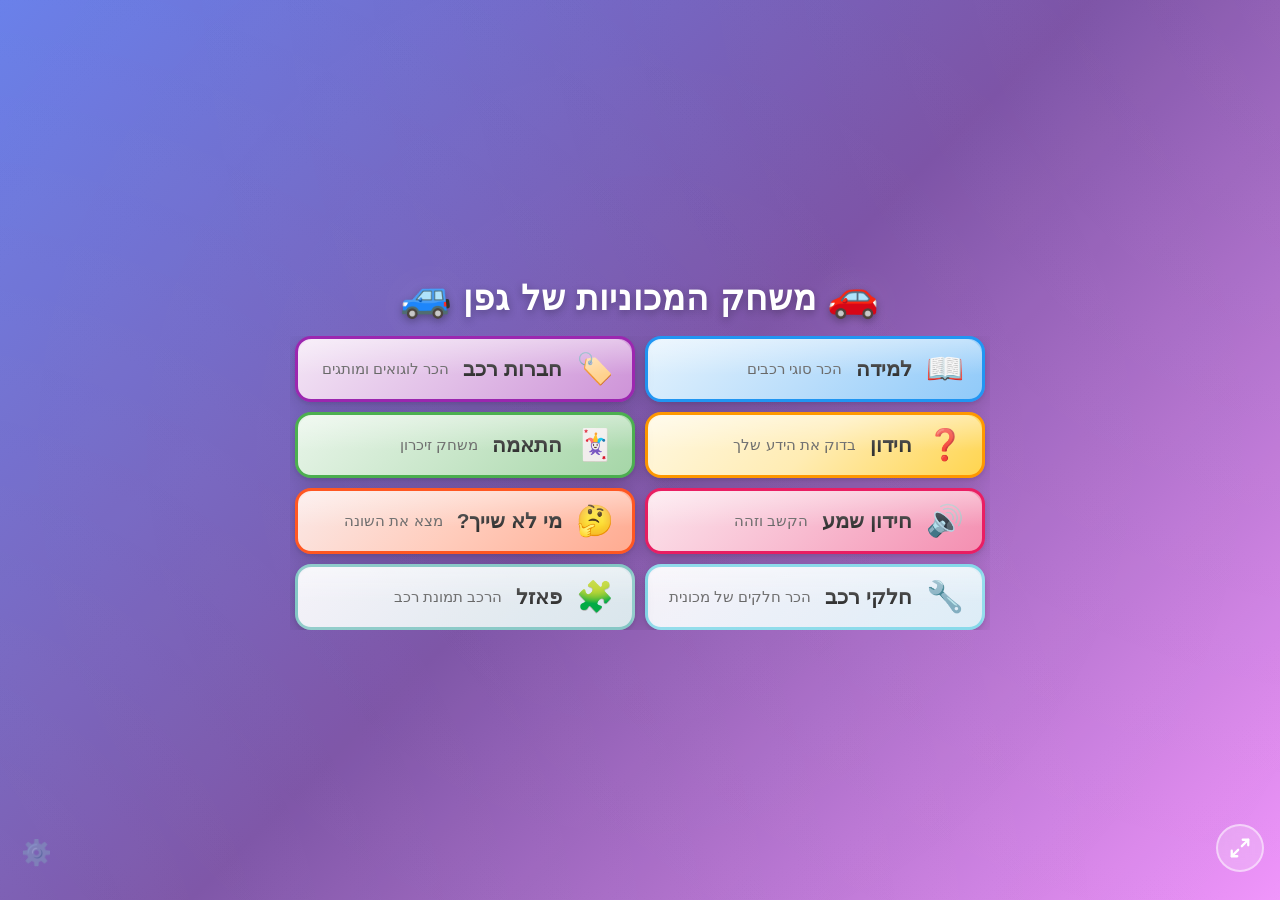
==== commit e1367746: "index_1.html Full screen tablet update" ====
--- a/index.html
+++ b/index.html
@@ -63,7 +63,6 @@
             <span class="menu-btn-desc">הרכב תמונת רכב</span>
           </button>
         </div>
-        <button id="fullscreen-btn" class="fullscreen-btn" aria-label="מסך מלא">⛶</button>
         <button id="settings-btn" class="settings-btn" aria-label="הגדרות">⚙️</button>
       </div>
     </div>
@@ -498,6 +497,16 @@
       ⚠️ הקראה בעברית לא זמינה. התקן חבילת שפה עברית בהגדרות המכשיר.
     </div>
 
+    <!-- Global fullscreen button (outside all screens, always visible) -->
+    <button id="fullscreen-btn" class="fullscreen-btn" aria-label="מסך מלא">
+      <svg width="22" height="22" viewBox="0 0 24 24" fill="none" stroke="currentColor" stroke-width="2.5" stroke-linecap="round" stroke-linejoin="round">
+        <polyline points="15 3 21 3 21 9"/>
+        <polyline points="9 21 3 21 3 15"/>
+        <polyline points="21 3 14 10"/>
+        <polyline points="3 21 10 14"/>
+      </svg>
+    </button>
+
   </div>
 
   <!-- Scripts (order matters) -->
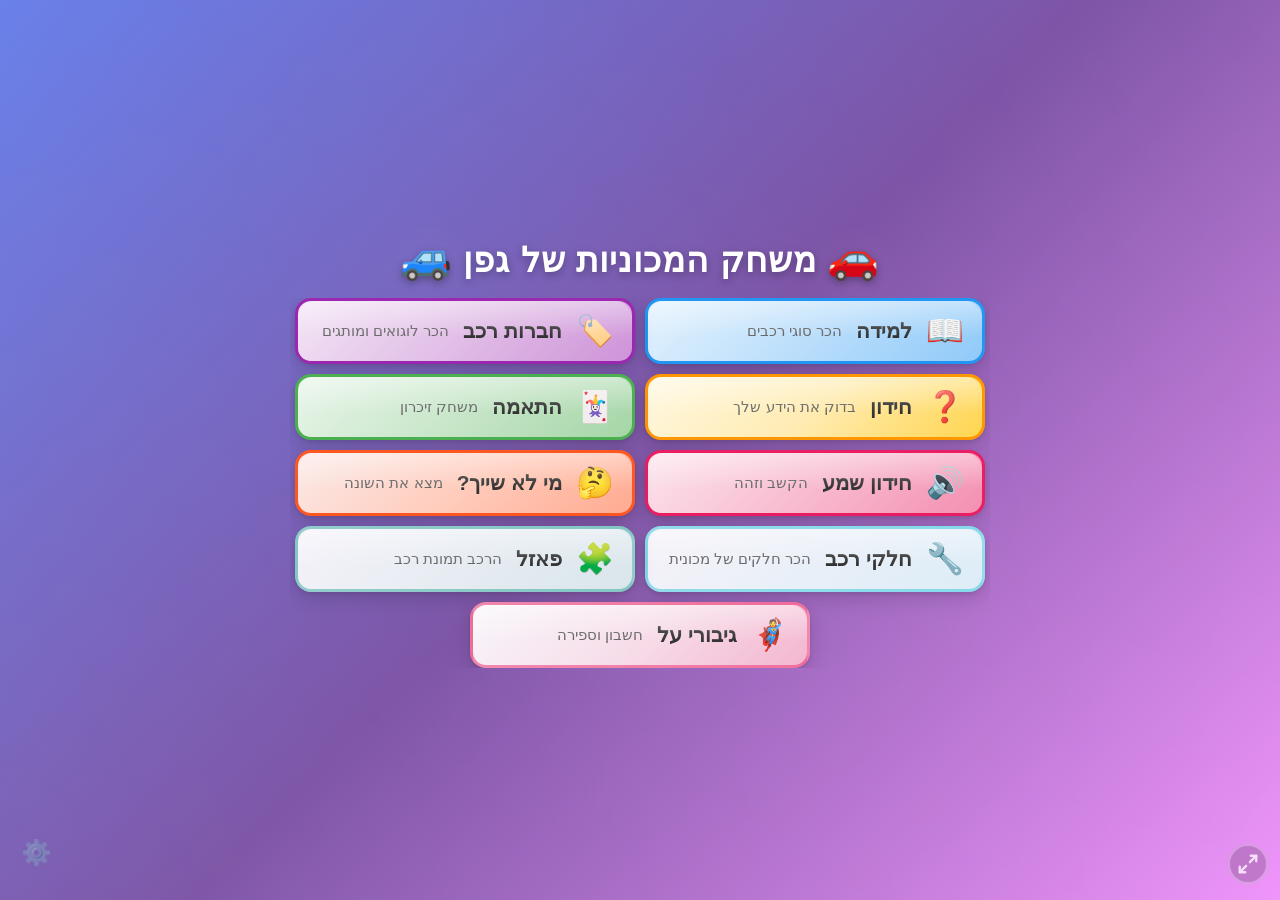
==== commit 8a80020d: "Add superhero math game for learning arithmetic above 10 New game mode "גיבורי על" (Superheroes) wit" ====
--- a/index.html
+++ b/index.html
@@ -61,6 +61,11 @@
             <span class="menu-btn-icon">🧩</span>
             <span class="menu-btn-text">פאזל</span>
             <span class="menu-btn-desc">הרכב תמונת רכב</span>
+          </button>
+          <button class="menu-btn menu-btn-hero-math" data-screen="screen-hero-math">
+            <span class="menu-btn-icon">🦸</span>
+            <span class="menu-btn-text">גיבורי על</span>
+            <span class="menu-btn-desc">חשבון וספירה</span>
           </button>
         </div>
         <button id="settings-btn" class="settings-btn" aria-label="הגדרות">⚙️</button>
@@ -483,6 +488,56 @@
       </div>
     </div>
 
+    <!-- ========== HERO MATH SCREEN ========== -->
+    <div id="screen-hero-math" class="screen">
+      <div class="screen-header">
+        <button class="back-btn" data-screen="screen-menu">🏠</button>
+        <h2 class="screen-title">גיבורי על - חשבון</h2>
+        <span id="hero-math-total-stars" class="progress-text">⭐ 0</span>
+      </div>
+
+      <!-- Sub-menu -->
+      <div id="hero-math-menu" class="hero-math-menu" style="display:flex;">
+        <div id="hero-math-collection" class="hero-math-collection"></div>
+        <div class="hero-math-mode-buttons">
+          <button class="menu-btn menu-btn-hero-counting" id="hero-math-counting-btn">
+            <span class="menu-btn-icon">🔢</span>
+            <span class="menu-btn-text">ספירת כוח</span>
+            <span class="menu-btn-desc">ספור את הכוחות</span>
+          </button>
+          <button class="menu-btn menu-btn-hero-mission" id="hero-math-mission-btn">
+            <span class="menu-btn-icon">💥</span>
+            <span class="menu-btn-text">משימת גיבורים</span>
+            <span class="menu-btn-desc">חיבור וחיסור</span>
+          </button>
+          <button class="menu-btn menu-btn-hero-battle" id="hero-math-battle-btn">
+            <span class="menu-btn-icon">⚔️</span>
+            <span class="menu-btn-text">קרב מספרים</span>
+            <span class="menu-btn-desc">מי יותר גדול?</span>
+          </button>
+        </div>
+      </div>
+
+      <!-- Game area -->
+      <div id="hero-math-game" class="hero-math-game" style="display:none;">
+        <button class="hero-math-back-btn" id="hero-math-game-back">🏠</button>
+        <div id="hero-math-power-meter" class="hero-math-power-meter"></div>
+        <span id="hero-math-progress" class="hero-math-progress">1/8</span>
+        <div id="hero-math-hero-area" class="hero-math-hero-area"></div>
+        <div id="hero-math-question-area" class="hero-math-question-area"></div>
+        <div id="hero-math-answers" class="hero-math-answers"></div>
+      </div>
+
+      <!-- Results overlay -->
+      <div id="hero-math-results" class="results-overlay" style="display:none;">
+        <div class="results-content" id="hero-math-results-content"></div>
+        <div class="results-buttons">
+          <button id="hero-math-results-retry" class="menu-btn results-btn">🔄 שחק שוב</button>
+          <button id="hero-math-results-menu" class="menu-btn results-btn">🏠 תפריט גיבורים</button>
+        </div>
+      </div>
+    </div>
+
     <!-- ========== SETTINGS MODAL ========== -->
     <div id="settings-modal" class="modal" style="display:none;">
       <div class="modal-content">
@@ -513,9 +568,11 @@
   <script src="js/cars-data.js"></script>
   <script src="js/brands-data.js"></script>
   <script src="js/car-parts-data.js"></script>
+  <script src="js/heroes-data.js"></script>
   <script src="js/speech.js"></script>
   <script src="js/sounds.js"></script>
   <script src="js/storage.js"></script>
+  <script src="js/hero-math-adaptive.js"></script>
   <script src="js/learning.js"></script>
   <script src="js/brands.js"></script>
   <script src="js/quiz.js"></script>
@@ -524,6 +581,7 @@
   <script src="js/odd-one-out.js"></script>
   <script src="js/car-parts.js"></script>
   <script src="js/puzzle.js"></script>
+  <script src="js/hero-math.js"></script>
   <script src="js/app.js"></script>
 </body>
 </html>
--- a/css/style.css
+++ b/css/style.css
@@ -219,31 +219,33 @@
 .menu-btn-quiz { border-color: #FF9800; background: linear-gradient(135deg, #FFF8E1 0%, #FFECB3 50%, #FFD54F 100%); }
 .menu-btn-matching { border-color: #4CAF50; background: linear-gradient(135deg, #E8F5E9 0%, #C8E6C9 50%, #A5D6A7 100%); }
 
-/* Fullscreen button */
+/* Fullscreen button (global, fixed position, SVG icon) */
 .fullscreen-btn {
-  position: absolute;
-  bottom: max(28px, env(safe-area-inset-bottom, 16px));
-  right: 16px;
-  width: 48px;
-  height: 48px;
-  border: 2px solid rgba(255,255,255,0.5);
-  background: rgba(255,255,255,0.2);
+  position: fixed;
+  bottom: max(16px, env(safe-area-inset-bottom, 12px));
+  right: 12px;
+  width: 40px;
+  height: 40px;
+  border: 2px solid rgba(255,255,255,0.4);
+  background: rgba(0,0,0,0.25);
   backdrop-filter: blur(8px);
   border-radius: 50%;
-  font-size: 1.5rem;
   cursor: pointer;
   touch-action: manipulation;
   color: #fff;
   display: flex;
   align-items: center;
   justify-content: center;
-  transition: transform 0.15s, background 0.15s;
-  z-index: 10;
+  transition: transform 0.15s, background 0.15s, opacity 0.15s;
+  z-index: 100;
+  opacity: 0.7;
+  padding: 0;
 }
 
 .fullscreen-btn:active {
   transform: scale(0.88);
-  background: rgba(255,255,255,0.35);
+  background: rgba(0,0,0,0.45);
+  opacity: 1;
 }
 
 /* Hide fullscreen button when already in fullscreen */
@@ -2146,6 +2148,649 @@
   }
 }
 
+/* ========== HERO MATH MODE ========== */
+
+/* Menu button */
+.menu-btn-hero-math {
+  border-color: rgba(233,30,99,0.5);
+  background: linear-gradient(135deg, rgba(255,255,255,0.95) 0%, rgba(252,228,236,0.95) 50%, rgba(248,187,208,0.95) 100%);
+}
+
+/* Sub-menu mode buttons */
+.menu-btn-hero-counting {
+  border-color: rgba(103,58,183,0.4);
+  background: linear-gradient(135deg, rgba(255,255,255,0.92) 0%, rgba(237,231,246,0.92) 100%);
+}
+.menu-btn-hero-mission {
+  border-color: rgba(244,67,54,0.4);
+  background: linear-gradient(135deg, rgba(255,255,255,0.92) 0%, rgba(255,235,238,0.92) 100%);
+}
+.menu-btn-hero-battle {
+  border-color: rgba(255,152,0,0.4);
+  background: linear-gradient(135deg, rgba(255,255,255,0.92) 0%, rgba(255,243,224,0.92) 100%);
+}
+
+/* Hero collection in menu */
+.hero-math-collection {
+  display: flex;
+  justify-content: center;
+  gap: 10px;
+  flex-wrap: wrap;
+  padding: 12px 20px;
+}
+
+.hero-collection-item {
+  width: 52px;
+  height: 52px;
+  border-radius: 50%;
+  display: flex;
+  align-items: center;
+  justify-content: center;
+  font-size: 1.6rem;
+  border: 3px solid rgba(255,255,255,0.6);
+  box-shadow: 0 3px 10px rgba(0,0,0,0.15);
+  transition: transform 0.2s;
+}
+
+.hero-collection-item.unlocked {
+  animation: heroPulse 3s ease-in-out infinite;
+}
+
+.hero-collection-item.locked {
+  background: rgba(255,255,255,0.2);
+  filter: grayscale(0.8);
+  opacity: 0.5;
+}
+
+.hero-collection-item .hero-visual {
+  display: flex;
+  align-items: center;
+  justify-content: center;
+}
+
+.hero-collection-item .hero-img-collection {
+  width: 36px;
+  height: 36px;
+  border-radius: 50%;
+  object-fit: cover;
+}
+
+.hero-collection-item .hero-emoji-collection {
+  font-size: 1.4rem;
+}
+
+@keyframes heroPulse {
+  0%, 100% { transform: scale(1); }
+  50% { transform: scale(1.08); }
+}
+
+/* Mode buttons container */
+.hero-math-mode-buttons {
+  display: flex;
+  flex-direction: column;
+  gap: 12px;
+  width: 100%;
+  max-width: 400px;
+  padding: 0 20px;
+}
+
+/* Hero math menu */
+.hero-math-menu {
+  flex: 1;
+  flex-direction: column;
+  align-items: center;
+  justify-content: center;
+  gap: 20px;
+  padding: 16px;
+}
+
+/* Game area */
+.hero-math-game {
+  flex: 1;
+  flex-direction: column;
+  align-items: center;
+  padding: 8px 16px;
+  position: relative;
+  border-radius: 20px;
+  margin: 4px;
+  overflow-y: auto;
+  gap: 8px;
+}
+
+.hero-math-back-btn {
+  position: absolute;
+  top: 8px;
+  right: 8px;
+  width: 44px;
+  height: 44px;
+  border-radius: 50%;
+  border: 2px solid rgba(255,255,255,0.5);
+  background: rgba(255,255,255,0.25);
+  font-size: 1.3rem;
+  cursor: pointer;
+  touch-action: manipulation;
+  z-index: 5;
+  backdrop-filter: blur(6px);
+}
+
+.hero-math-back-btn:active {
+  transform: scale(0.9);
+}
+
+/* Progress indicator */
+.hero-math-progress {
+  font-size: 1rem;
+  font-weight: 700;
+  color: rgba(255,255,255,0.9);
+  text-shadow: 0 1px 4px rgba(0,0,0,0.3);
+}
+
+/* Power meter */
+.hero-math-power-meter {
+  display: flex;
+  gap: 6px;
+  justify-content: center;
+  padding: 6px 0;
+}
+
+.power-orb {
+  width: 32px;
+  height: 32px;
+  border-radius: 50%;
+  border: 2px solid rgba(255,255,255,0.5);
+  background: rgba(255,255,255,0.15);
+  display: flex;
+  align-items: center;
+  justify-content: center;
+  font-size: 0.85rem;
+  color: rgba(255,255,255,0.6);
+  transition: all 0.4s ease;
+}
+
+.power-orb.filled {
+  border-color: rgba(255,255,255,0.9);
+  transform: scale(1.1);
+  animation: orbFill 0.5s ease;
+  font-size: 1rem;
+}
+
+@keyframes orbFill {
+  0% { transform: scale(0.5); opacity: 0; }
+  50% { transform: scale(1.3); }
+  100% { transform: scale(1.1); opacity: 1; }
+}
+
+/* Hero display area */
+.hero-math-hero-area {
+  display: flex;
+  align-items: center;
+  justify-content: center;
+  min-height: 80px;
+  transition: transform 0.3s ease;
+}
+
+.hero-math-hero-area.hero-celebrate {
+  animation: heroCelebrate 0.8s ease;
+}
+
+.hero-math-hero-area.hero-sad {
+  animation: heroSad 0.5s ease;
+}
+
+@keyframes heroCelebrate {
+  0% { transform: scale(1); }
+  25% { transform: scale(1.3) rotate(-5deg); }
+  50% { transform: scale(1.4) rotate(5deg); }
+  75% { transform: scale(1.2) rotate(-3deg); }
+  100% { transform: scale(1); }
+}
+
+@keyframes heroSad {
+  0%, 100% { transform: translateY(0); }
+  25% { transform: translateY(-8px); }
+  50% { transform: translateY(4px); }
+  75% { transform: translateY(-3px); }
+}
+
+/* Hero visual (image with emoji fallback) */
+.hero-visual {
+  display: inline-flex;
+  align-items: center;
+  justify-content: center;
+}
+
+.hero-img-large {
+  width: 100px;
+  height: 100px;
+  border-radius: 50%;
+  object-fit: cover;
+  border: 4px solid rgba(255,255,255,0.8);
+  box-shadow: 0 6px 25px rgba(0,0,0,0.3);
+}
+
+.hero-emoji-large {
+  font-size: 5rem;
+  filter: drop-shadow(0 4px 12px rgba(0,0,0,0.3));
+}
+
+.hero-img-battle {
+  width: 72px;
+  height: 72px;
+  border-radius: 50%;
+  object-fit: cover;
+  border: 3px solid rgba(255,255,255,0.7);
+  box-shadow: 0 4px 15px rgba(0,0,0,0.2);
+}
+
+.hero-emoji-battle {
+  font-size: 3.5rem;
+}
+
+.hero-img-medium {
+  width: 48px;
+  height: 48px;
+  border-radius: 50%;
+  object-fit: cover;
+}
+
+.hero-emoji-medium {
+  font-size: 2rem;
+}
+
+/* Question area */
+.hero-math-question-area {
+  display: flex;
+  flex-direction: column;
+  align-items: center;
+  gap: 10px;
+  width: 100%;
+  max-width: 500px;
+}
+
+.hero-math-prompt {
+  text-align: center;
+}
+
+.hero-math-prompt-text {
+  font-size: 1.4rem;
+  font-weight: 800;
+  color: #fff;
+  text-shadow: 0 2px 8px rgba(0,0,0,0.3);
+}
+
+/* Counting items */
+.hero-math-items {
+  display: flex;
+  flex-wrap: wrap;
+  justify-content: center;
+  gap: 6px;
+  padding: 12px;
+  background: rgba(255,255,255,0.15);
+  border-radius: 16px;
+  min-height: 60px;
+  max-width: 350px;
+}
+
+.hero-math-item {
+  font-size: 1.8rem;
+  animation: itemCountIn 0.3s ease both;
+  filter: drop-shadow(0 2px 4px rgba(0,0,0,0.2));
+}
+
+@keyframes itemCountIn {
+  0% { transform: scale(0) rotate(-180deg); opacity: 0; }
+  60% { transform: scale(1.3) rotate(10deg); }
+  100% { transform: scale(1) rotate(0deg); opacity: 1; }
+}
+
+/* Equation display (mission mode) */
+.hero-math-equation {
+  display: flex;
+  align-items: center;
+  justify-content: center;
+  gap: 12px;
+  padding: 12px 20px;
+  background: rgba(255,255,255,0.2);
+  border-radius: 20px;
+  backdrop-filter: blur(6px);
+}
+
+.hero-math-num {
+  font-size: 3rem;
+  font-weight: 900;
+  color: #fff;
+  text-shadow: 0 3px 8px rgba(0,0,0,0.3);
+  min-width: 50px;
+  text-align: center;
+}
+
+.hero-math-mystery {
+  font-size: 3.5rem;
+  animation: mysteryPulse 1.5s ease-in-out infinite;
+  color: #FFD700;
+}
+
+@keyframes mysteryPulse {
+  0%, 100% { transform: scale(1); text-shadow: 0 3px 8px rgba(0,0,0,0.3); }
+  50% { transform: scale(1.15); text-shadow: 0 0 20px rgba(255,215,0,0.6); }
+}
+
+.hero-math-op {
+  font-size: 2.2rem;
+  font-weight: 900;
+  color: #fff;
+}
+
+.hero-math-op.op-add { color: #69F0AE; }
+.hero-math-op.op-sub { color: #FF8A80; }
+
+/* Item groups for equation visual */
+.hero-math-equation-items {
+  display: flex;
+  align-items: center;
+  justify-content: center;
+  gap: 8px;
+  flex-wrap: wrap;
+}
+
+.hero-math-item-group {
+  display: flex;
+  flex-wrap: wrap;
+  justify-content: center;
+  gap: 3px;
+  padding: 6px 10px;
+  background: rgba(255,255,255,0.12);
+  border-radius: 12px;
+  max-width: 160px;
+}
+
+.hero-math-small-item {
+  font-size: 1.1rem;
+}
+
+.hero-math-big-num {
+  font-size: 2rem;
+  font-weight: 900;
+  color: #fff;
+  margin-left: 4px;
+}
+
+.hero-math-op-big {
+  font-size: 2rem;
+  font-weight: 900;
+  color: #fff;
+}
+.hero-math-op-big.op-add { color: #69F0AE; }
+.hero-math-op-big.op-sub { color: #FF8A80; }
+
+/* Answer buttons */
+.hero-math-answers {
+  display: flex;
+  gap: 12px;
+  justify-content: center;
+  padding: 10px 0;
+  width: 100%;
+  max-width: 400px;
+}
+
+.hero-math-answer-btn {
+  flex: 1;
+  min-width: 80px;
+  min-height: 80px;
+  max-width: 120px;
+  border-radius: 20px;
+  border: 4px solid rgba(255,255,255,0.7);
+  background: rgba(255,255,255,0.9);
+  font-size: 2.8rem;
+  font-weight: 900;
+  color: #333;
+  cursor: pointer;
+  touch-action: manipulation;
+  transition: all 0.2s ease;
+  box-shadow: 0 6px 20px rgba(0,0,0,0.15);
+  position: relative;
+}
+
+.hero-math-answer-btn:active:not(.disabled):not(.correct):not(.wrong) {
+  transform: scale(0.92);
+  box-shadow: 0 2px 8px rgba(0,0,0,0.1);
+}
+
+.hero-math-answer-btn.correct {
+  background: linear-gradient(135deg, #4CAF50, #66BB6A);
+  border-color: #388E3C;
+  color: #fff;
+  transform: scale(1.08);
+  box-shadow: 0 6px 25px rgba(76,175,80,0.5);
+  animation: correctBounce 0.6s ease;
+}
+
+@keyframes correctBounce {
+  0% { transform: scale(1); }
+  30% { transform: scale(1.2); }
+  60% { transform: scale(0.95); }
+  100% { transform: scale(1.08); }
+}
+
+.hero-math-answer-btn.wrong {
+  background: linear-gradient(135deg, #FF9800, #FFB74D);
+  border-color: #F57C00;
+  color: #fff;
+  animation: shake 0.4s ease;
+}
+
+.hero-math-answer-btn.disabled {
+  opacity: 0.4;
+  pointer-events: none;
+}
+
+/* Battle mode */
+.hero-math-battle {
+  display: flex;
+  align-items: center;
+  justify-content: center;
+  gap: 12px;
+  padding: 10px;
+  width: 100%;
+  max-width: 500px;
+}
+
+.hero-battle-card {
+  flex: 1;
+  display: flex;
+  flex-direction: column;
+  align-items: center;
+  gap: 8px;
+  padding: 16px 12px;
+  border: 4px solid;
+  border-radius: 20px;
+  background: rgba(255,255,255,0.9);
+  cursor: pointer;
+  touch-action: manipulation;
+  transition: all 0.3s ease;
+  box-shadow: 0 6px 20px rgba(0,0,0,0.15);
+  max-width: 200px;
+}
+
+.hero-battle-card:active:not(.battle-winner):not(.battle-loser) {
+  transform: scale(0.95);
+}
+
+.battle-number {
+  font-size: 3.5rem;
+  font-weight: 900;
+  text-shadow: 0 2px 4px rgba(0,0,0,0.1);
+}
+
+.battle-hero-name {
+  font-size: 0.9rem;
+  font-weight: 700;
+  color: #555;
+}
+
+.hero-math-vs {
+  font-size: 1.5rem;
+  font-weight: 900;
+  color: #FFD700;
+  text-shadow: 0 2px 8px rgba(0,0,0,0.4);
+  animation: vsPulse 1s ease-in-out infinite;
+}
+
+@keyframes vsPulse {
+  0%, 100% { transform: scale(1); }
+  50% { transform: scale(1.2); }
+}
+
+.hero-battle-card.battle-winner {
+  background: linear-gradient(135deg, #4CAF50, #66BB6A);
+  border-color: #388E3C !important;
+  color: #fff;
+  transform: scale(1.1);
+  box-shadow: 0 8px 30px rgba(76,175,80,0.5);
+  animation: battleWin 0.6s ease;
+}
+
+.hero-battle-card.battle-winner .battle-number { color: #fff; }
+.hero-battle-card.battle-winner .battle-hero-name { color: rgba(255,255,255,0.9); }
+
+.hero-battle-card.battle-loser {
+  opacity: 0.5;
+  transform: scale(0.9);
+  filter: grayscale(0.5);
+}
+
+@keyframes battleWin {
+  0% { transform: scale(1); }
+  40% { transform: scale(1.2) rotate(-3deg); }
+  70% { transform: scale(1.05) rotate(2deg); }
+  100% { transform: scale(1.1) rotate(0deg); }
+}
+
+/* Results - hero math specific */
+.hero-math-results-hero {
+  text-align: center;
+  margin-bottom: 8px;
+}
+
+.hero-math-results-stars {
+  font-size: 2rem;
+  text-align: center;
+  padding: 8px 0;
+  animation: starsEntrance 0.8s ease;
+}
+
+/* Hero unlock animation */
+.hero-math-unlock {
+  text-align: center;
+  padding: 16px;
+  margin: 12px 0;
+  background: linear-gradient(135deg, #FFF9C4, #FFF176);
+  border-radius: 16px;
+  border: 3px solid #FFD600;
+  animation: unlockAppear 0.8s ease;
+}
+
+.hero-unlock-title {
+  font-size: 1.3rem;
+  font-weight: 900;
+  color: #E65100;
+  margin-bottom: 8px;
+}
+
+.hero-unlock-name {
+  font-size: 1.2rem;
+  font-weight: 800;
+  color: #333;
+  margin-top: 8px;
+}
+
+@keyframes unlockAppear {
+  0% { transform: scale(0) rotate(-20deg); opacity: 0; }
+  50% { transform: scale(1.2) rotate(5deg); }
+  100% { transform: scale(1) rotate(0deg); opacity: 1; }
+}
+
+/* Hero math responsive - portrait */
+@media (orientation: portrait) {
+  .hero-math-answer-btn {
+    min-height: 70px;
+    font-size: 2.4rem;
+  }
+
+  .hero-math-num {
+    font-size: 2.5rem;
+  }
+
+  .hero-math-items {
+    max-width: 300px;
+  }
+
+  .battle-number {
+    font-size: 2.8rem;
+  }
+
+  .hero-img-large {
+    width: 80px;
+    height: 80px;
+  }
+
+  .hero-emoji-large {
+    font-size: 4rem;
+  }
+}
+
+/* Small screens */
+@media (max-width: 600px) {
+  .hero-math-answer-btn {
+    min-width: 65px;
+    min-height: 65px;
+    font-size: 2rem;
+    border-radius: 16px;
+  }
+
+  .hero-math-num {
+    font-size: 2rem;
+  }
+
+  .hero-math-mystery {
+    font-size: 2.5rem;
+  }
+
+  .hero-math-items {
+    max-width: 260px;
+    gap: 4px;
+  }
+
+  .hero-math-item {
+    font-size: 1.4rem;
+  }
+
+  .hero-math-equation {
+    gap: 8px;
+    padding: 8px 14px;
+  }
+
+  .hero-battle-card {
+    padding: 10px 8px;
+  }
+
+  .battle-number {
+    font-size: 2.2rem;
+  }
+
+  .hero-collection-item {
+    width: 42px;
+    height: 42px;
+    font-size: 1.3rem;
+  }
+
+  .power-orb {
+    width: 26px;
+    height: 26px;
+    font-size: 0.7rem;
+  }
+}
+
 /* Reduced motion */
 @media (prefers-reduced-motion: reduce) {
   *, *::before, *::after {
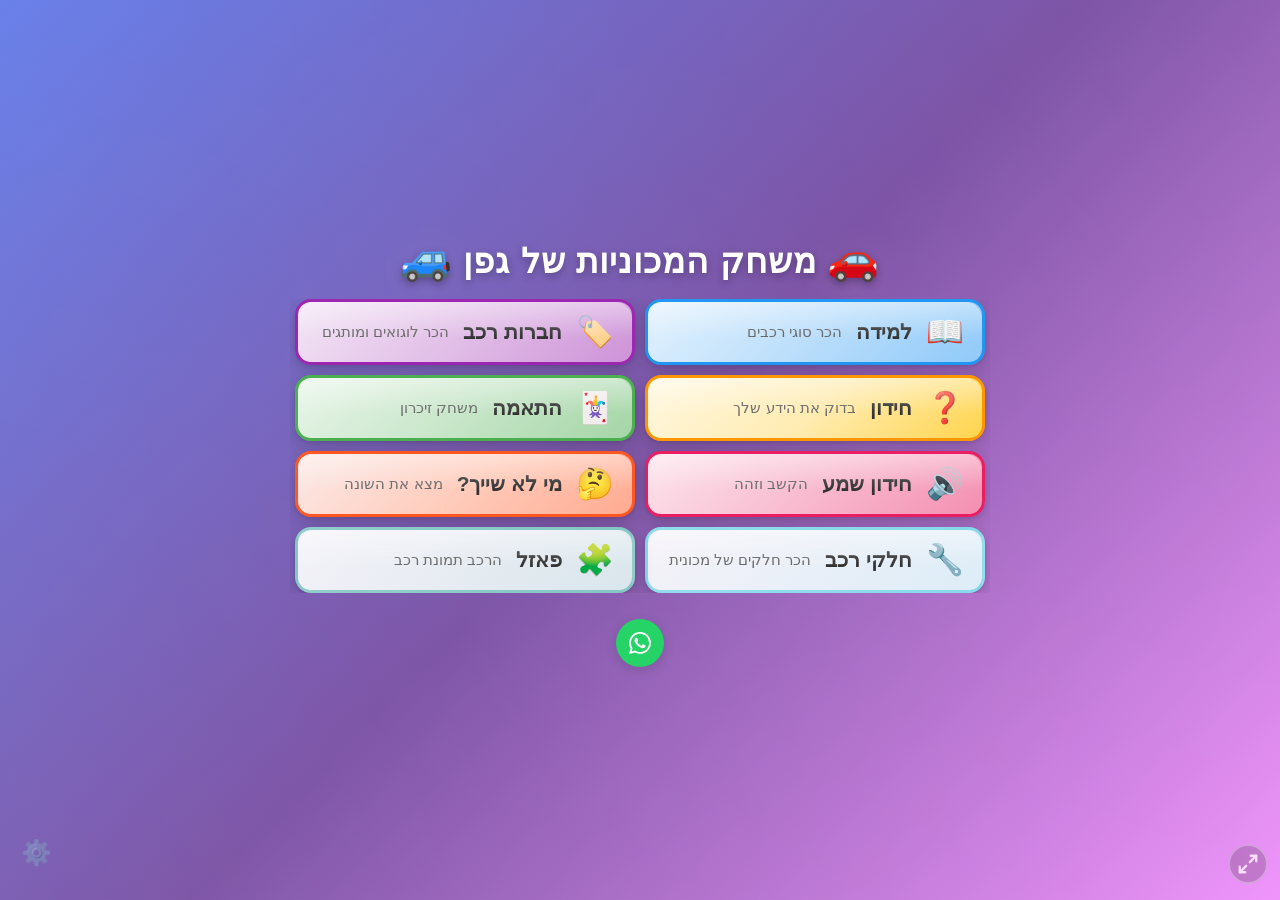
==== commit 20460399: "Add PWA support, WhatsApp share, and install-to-home-screen - Add manifest.json and service-worker.j" ====
--- a/index.html
+++ b/index.html
@@ -6,6 +6,9 @@
   <meta name="apple-mobile-web-app-capable" content="yes">
   <meta name="mobile-web-app-capable" content="yes">
   <meta name="theme-color" content="#667eea">
+  <meta name="apple-mobile-web-app-status-bar-style" content="black-translucent">
+  <link rel="manifest" href="manifest.json">
+  <link rel="apple-touch-icon" href="icons/icon-192.png">
   <title>משחק המכוניות של גפן</title>
   <link rel="stylesheet" href="css/style.css">
 </head>
@@ -62,10 +65,19 @@
             <span class="menu-btn-text">פאזל</span>
             <span class="menu-btn-desc">הרכב תמונת רכב</span>
           </button>
-          <button class="menu-btn menu-btn-hero-math" data-screen="screen-hero-math">
-            <span class="menu-btn-icon">🦸</span>
-            <span class="menu-btn-text">גיבורי על</span>
-            <span class="menu-btn-desc">חשבון וספירה</span>
+        </div>
+        <div class="menu-action-buttons">
+          <button id="share-whatsapp-btn" class="action-btn share-btn" aria-label="שתף בוואטסאפ">
+            <svg viewBox="0 0 24 24" width="22" height="22" fill="currentColor">
+              <path d="M17.472 14.382c-.297-.149-1.758-.867-2.03-.967-.273-.099-.471-.148-.67.15-.197.297-.767.966-.94 1.164-.173.199-.347.223-.644.075-.297-.15-1.255-.463-2.39-1.475-.883-.788-1.48-1.761-1.653-2.059-.173-.297-.018-.458.13-.606.134-.133.298-.347.446-.52.149-.174.198-.298.298-.497.099-.198.05-.371-.025-.52-.075-.149-.669-1.612-.916-2.207-.242-.579-.487-.5-.669-.51-.173-.008-.371-.01-.57-.01-.198 0-.52.074-.792.372-.272.297-1.04 1.016-1.04 2.479 0 1.462 1.065 2.875 1.213 3.074.149.198 2.096 3.2 5.077 4.487.709.306 1.262.489 1.694.625.712.227 1.36.195 1.871.118.571-.085 1.758-.719 2.006-1.413.248-.694.248-1.289.173-1.413-.074-.124-.272-.198-.57-.347m-5.421 7.403h-.004a9.87 9.87 0 01-5.031-1.378l-.361-.214-3.741.982.998-3.648-.235-.374a9.86 9.86 0 01-1.51-5.26c.001-5.45 4.436-9.884 9.888-9.884 2.64 0 5.122 1.03 6.988 2.898a9.825 9.825 0 012.893 6.994c-.003 5.45-4.437 9.884-9.885 9.884m8.413-18.297A11.815 11.815 0 0012.05 0C5.495 0 .16 5.335.157 11.892c0 2.096.547 4.142 1.588 5.945L.057 24l6.305-1.654a11.882 11.882 0 005.683 1.448h.005c6.554 0 11.89-5.335 11.893-11.893a11.821 11.821 0 00-3.48-8.413z"/>
+            </svg>
+          </button>
+          <button id="install-btn" class="action-btn install-btn" style="display:none;" aria-label="התקן על המכשיר">
+            <svg viewBox="0 0 24 24" width="22" height="22" fill="none" stroke="currentColor" stroke-width="2.5" stroke-linecap="round" stroke-linejoin="round">
+              <path d="M21 15v4a2 2 0 01-2 2H5a2 2 0 01-2-2v-4"/>
+              <polyline points="7 10 12 15 17 10"/>
+              <line x1="12" y1="15" x2="12" y2="3"/>
+            </svg>
           </button>
         </div>
         <button id="settings-btn" class="settings-btn" aria-label="הגדרות">⚙️</button>
@@ -488,56 +500,6 @@
       </div>
     </div>
 
-    <!-- ========== HERO MATH SCREEN ========== -->
-    <div id="screen-hero-math" class="screen">
-      <div class="screen-header">
-        <button class="back-btn" data-screen="screen-menu">🏠</button>
-        <h2 class="screen-title">גיבורי על - חשבון</h2>
-        <span id="hero-math-total-stars" class="progress-text">⭐ 0</span>
-      </div>
-
-      <!-- Sub-menu -->
-      <div id="hero-math-menu" class="hero-math-menu" style="display:flex;">
-        <div id="hero-math-collection" class="hero-math-collection"></div>
-        <div class="hero-math-mode-buttons">
-          <button class="menu-btn menu-btn-hero-counting" id="hero-math-counting-btn">
-            <span class="menu-btn-icon">🔢</span>
-            <span class="menu-btn-text">ספירת כוח</span>
-            <span class="menu-btn-desc">ספור את הכוחות</span>
-          </button>
-          <button class="menu-btn menu-btn-hero-mission" id="hero-math-mission-btn">
-            <span class="menu-btn-icon">💥</span>
-            <span class="menu-btn-text">משימת גיבורים</span>
-            <span class="menu-btn-desc">חיבור וחיסור</span>
-          </button>
-          <button class="menu-btn menu-btn-hero-battle" id="hero-math-battle-btn">
-            <span class="menu-btn-icon">⚔️</span>
-            <span class="menu-btn-text">קרב מספרים</span>
-            <span class="menu-btn-desc">מי יותר גדול?</span>
-          </button>
-        </div>
-      </div>
-
-      <!-- Game area -->
-      <div id="hero-math-game" class="hero-math-game" style="display:none;">
-        <button class="hero-math-back-btn" id="hero-math-game-back">🏠</button>
-        <div id="hero-math-power-meter" class="hero-math-power-meter"></div>
-        <span id="hero-math-progress" class="hero-math-progress">1/8</span>
-        <div id="hero-math-hero-area" class="hero-math-hero-area"></div>
-        <div id="hero-math-question-area" class="hero-math-question-area"></div>
-        <div id="hero-math-answers" class="hero-math-answers"></div>
-      </div>
-
-      <!-- Results overlay -->
-      <div id="hero-math-results" class="results-overlay" style="display:none;">
-        <div class="results-content" id="hero-math-results-content"></div>
-        <div class="results-buttons">
-          <button id="hero-math-results-retry" class="menu-btn results-btn">🔄 שחק שוב</button>
-          <button id="hero-math-results-menu" class="menu-btn results-btn">🏠 תפריט גיבורים</button>
-        </div>
-      </div>
-    </div>
-
     <!-- ========== SETTINGS MODAL ========== -->
     <div id="settings-modal" class="modal" style="display:none;">
       <div class="modal-content">
@@ -568,11 +530,9 @@
   <script src="js/cars-data.js"></script>
   <script src="js/brands-data.js"></script>
   <script src="js/car-parts-data.js"></script>
-  <script src="js/heroes-data.js"></script>
   <script src="js/speech.js"></script>
   <script src="js/sounds.js"></script>
   <script src="js/storage.js"></script>
-  <script src="js/hero-math-adaptive.js"></script>
   <script src="js/learning.js"></script>
   <script src="js/brands.js"></script>
   <script src="js/quiz.js"></script>
@@ -581,7 +541,6 @@
   <script src="js/odd-one-out.js"></script>
   <script src="js/car-parts.js"></script>
   <script src="js/puzzle.js"></script>
-  <script src="js/hero-math.js"></script>
   <script src="js/app.js"></script>
 </body>
 </html>
--- a/css/style.css
+++ b/css/style.css
@@ -269,6 +269,76 @@
   touch-action: manipulation;
 }
 
+/* ========== ACTION BUTTONS (Share / Install) ========== */
+.menu-action-buttons {
+  display: flex;
+  justify-content: center;
+  gap: 14px;
+  margin-top: 10px;
+}
+
+.action-btn {
+  width: 48px;
+  height: 48px;
+  border-radius: 50%;
+  border: none;
+  cursor: pointer;
+  display: flex;
+  align-items: center;
+  justify-content: center;
+  transition: transform 0.15s, box-shadow 0.15s;
+  touch-action: manipulation;
+  box-shadow: 0 3px 12px rgba(0,0,0,0.15);
+}
+
+.action-btn:active {
+  transform: scale(0.88);
+}
+
+.share-btn {
+  background: #25D366;
+  color: #fff;
+}
+
+.install-btn {
+  background: linear-gradient(135deg, #667eea 0%, #764ba2 100%);
+  color: #fff;
+}
+
+/* iOS install instructions banner */
+.ios-install-banner {
+  position: fixed;
+  bottom: 0;
+  left: 0;
+  right: 0;
+  background: linear-gradient(180deg, #fff 0%, #f5f0ff 100%);
+  padding: 20px;
+  text-align: center;
+  font-size: 1rem;
+  font-weight: 600;
+  color: #333;
+  z-index: 250;
+  box-shadow: 0 -4px 20px rgba(0,0,0,0.15);
+  border-top: 3px solid #667eea;
+  direction: rtl;
+}
+
+.ios-install-banner .close-banner {
+  position: absolute;
+  top: 8px;
+  left: 12px;
+  background: none;
+  border: none;
+  font-size: 1.4rem;
+  cursor: pointer;
+  color: #999;
+}
+
+.ios-install-banner p {
+  margin: 6px 0;
+  line-height: 1.6;
+}
+
 /* ========== LEARNING MODE ========== */
 .learning-container {
   flex: 1;
@@ -2148,649 +2218,6 @@
   }
 }
 
-/* ========== HERO MATH MODE ========== */
-
-/* Menu button */
-.menu-btn-hero-math {
-  border-color: rgba(233,30,99,0.5);
-  background: linear-gradient(135deg, rgba(255,255,255,0.95) 0%, rgba(252,228,236,0.95) 50%, rgba(248,187,208,0.95) 100%);
-}
-
-/* Sub-menu mode buttons */
-.menu-btn-hero-counting {
-  border-color: rgba(103,58,183,0.4);
-  background: linear-gradient(135deg, rgba(255,255,255,0.92) 0%, rgba(237,231,246,0.92) 100%);
-}
-.menu-btn-hero-mission {
-  border-color: rgba(244,67,54,0.4);
-  background: linear-gradient(135deg, rgba(255,255,255,0.92) 0%, rgba(255,235,238,0.92) 100%);
-}
-.menu-btn-hero-battle {
-  border-color: rgba(255,152,0,0.4);
-  background: linear-gradient(135deg, rgba(255,255,255,0.92) 0%, rgba(255,243,224,0.92) 100%);
-}
-
-/* Hero collection in menu */
-.hero-math-collection {
-  display: flex;
-  justify-content: center;
-  gap: 10px;
-  flex-wrap: wrap;
-  padding: 12px 20px;
-}
-
-.hero-collection-item {
-  width: 52px;
-  height: 52px;
-  border-radius: 50%;
-  display: flex;
-  align-items: center;
-  justify-content: center;
-  font-size: 1.6rem;
-  border: 3px solid rgba(255,255,255,0.6);
-  box-shadow: 0 3px 10px rgba(0,0,0,0.15);
-  transition: transform 0.2s;
-}
-
-.hero-collection-item.unlocked {
-  animation: heroPulse 3s ease-in-out infinite;
-}
-
-.hero-collection-item.locked {
-  background: rgba(255,255,255,0.2);
-  filter: grayscale(0.8);
-  opacity: 0.5;
-}
-
-.hero-collection-item .hero-visual {
-  display: flex;
-  align-items: center;
-  justify-content: center;
-}
-
-.hero-collection-item .hero-img-collection {
-  width: 36px;
-  height: 36px;
-  border-radius: 50%;
-  object-fit: cover;
-}
-
-.hero-collection-item .hero-emoji-collection {
-  font-size: 1.4rem;
-}
-
-@keyframes heroPulse {
-  0%, 100% { transform: scale(1); }
-  50% { transform: scale(1.08); }
-}
-
-/* Mode buttons container */
-.hero-math-mode-buttons {
-  display: flex;
-  flex-direction: column;
-  gap: 12px;
-  width: 100%;
-  max-width: 400px;
-  padding: 0 20px;
-}
-
-/* Hero math menu */
-.hero-math-menu {
-  flex: 1;
-  flex-direction: column;
-  align-items: center;
-  justify-content: center;
-  gap: 20px;
-  padding: 16px;
-}
-
-/* Game area */
-.hero-math-game {
-  flex: 1;
-  flex-direction: column;
-  align-items: center;
-  padding: 8px 16px;
-  position: relative;
-  border-radius: 20px;
-  margin: 4px;
-  overflow-y: auto;
-  gap: 8px;
-}
-
-.hero-math-back-btn {
-  position: absolute;
-  top: 8px;
-  right: 8px;
-  width: 44px;
-  height: 44px;
-  border-radius: 50%;
-  border: 2px solid rgba(255,255,255,0.5);
-  background: rgba(255,255,255,0.25);
-  font-size: 1.3rem;
-  cursor: pointer;
-  touch-action: manipulation;
-  z-index: 5;
-  backdrop-filter: blur(6px);
-}
-
-.hero-math-back-btn:active {
-  transform: scale(0.9);
-}
-
-/* Progress indicator */
-.hero-math-progress {
-  font-size: 1rem;
-  font-weight: 700;
-  color: rgba(255,255,255,0.9);
-  text-shadow: 0 1px 4px rgba(0,0,0,0.3);
-}
-
-/* Power meter */
-.hero-math-power-meter {
-  display: flex;
-  gap: 6px;
-  justify-content: center;
-  padding: 6px 0;
-}
-
-.power-orb {
-  width: 32px;
-  height: 32px;
-  border-radius: 50%;
-  border: 2px solid rgba(255,255,255,0.5);
-  background: rgba(255,255,255,0.15);
-  display: flex;
-  align-items: center;
-  justify-content: center;
-  font-size: 0.85rem;
-  color: rgba(255,255,255,0.6);
-  transition: all 0.4s ease;
-}
-
-.power-orb.filled {
-  border-color: rgba(255,255,255,0.9);
-  transform: scale(1.1);
-  animation: orbFill 0.5s ease;
-  font-size: 1rem;
-}
-
-@keyframes orbFill {
-  0% { transform: scale(0.5); opacity: 0; }
-  50% { transform: scale(1.3); }
-  100% { transform: scale(1.1); opacity: 1; }
-}
-
-/* Hero display area */
-.hero-math-hero-area {
-  display: flex;
-  align-items: center;
-  justify-content: center;
-  min-height: 80px;
-  transition: transform 0.3s ease;
-}
-
-.hero-math-hero-area.hero-celebrate {
-  animation: heroCelebrate 0.8s ease;
-}
-
-.hero-math-hero-area.hero-sad {
-  animation: heroSad 0.5s ease;
-}
-
-@keyframes heroCelebrate {
-  0% { transform: scale(1); }
-  25% { transform: scale(1.3) rotate(-5deg); }
-  50% { transform: scale(1.4) rotate(5deg); }
-  75% { transform: scale(1.2) rotate(-3deg); }
-  100% { transform: scale(1); }
-}
-
-@keyframes heroSad {
-  0%, 100% { transform: translateY(0); }
-  25% { transform: translateY(-8px); }
-  50% { transform: translateY(4px); }
-  75% { transform: translateY(-3px); }
-}
-
-/* Hero visual (image with emoji fallback) */
-.hero-visual {
-  display: inline-flex;
-  align-items: center;
-  justify-content: center;
-}
-
-.hero-img-large {
-  width: 100px;
-  height: 100px;
-  border-radius: 50%;
-  object-fit: cover;
-  border: 4px solid rgba(255,255,255,0.8);
-  box-shadow: 0 6px 25px rgba(0,0,0,0.3);
-}
-
-.hero-emoji-large {
-  font-size: 5rem;
-  filter: drop-shadow(0 4px 12px rgba(0,0,0,0.3));
-}
-
-.hero-img-battle {
-  width: 72px;
-  height: 72px;
-  border-radius: 50%;
-  object-fit: cover;
-  border: 3px solid rgba(255,255,255,0.7);
-  box-shadow: 0 4px 15px rgba(0,0,0,0.2);
-}
-
-.hero-emoji-battle {
-  font-size: 3.5rem;
-}
-
-.hero-img-medium {
-  width: 48px;
-  height: 48px;
-  border-radius: 50%;
-  object-fit: cover;
-}
-
-.hero-emoji-medium {
-  font-size: 2rem;
-}
-
-/* Question area */
-.hero-math-question-area {
-  display: flex;
-  flex-direction: column;
-  align-items: center;
-  gap: 10px;
-  width: 100%;
-  max-width: 500px;
-}
-
-.hero-math-prompt {
-  text-align: center;
-}
-
-.hero-math-prompt-text {
-  font-size: 1.4rem;
-  font-weight: 800;
-  color: #fff;
-  text-shadow: 0 2px 8px rgba(0,0,0,0.3);
-}
-
-/* Counting items */
-.hero-math-items {
-  display: flex;
-  flex-wrap: wrap;
-  justify-content: center;
-  gap: 6px;
-  padding: 12px;
-  background: rgba(255,255,255,0.15);
-  border-radius: 16px;
-  min-height: 60px;
-  max-width: 350px;
-}
-
-.hero-math-item {
-  font-size: 1.8rem;
-  animation: itemCountIn 0.3s ease both;
-  filter: drop-shadow(0 2px 4px rgba(0,0,0,0.2));
-}
-
-@keyframes itemCountIn {
-  0% { transform: scale(0) rotate(-180deg); opacity: 0; }
-  60% { transform: scale(1.3) rotate(10deg); }
-  100% { transform: scale(1) rotate(0deg); opacity: 1; }
-}
-
-/* Equation display (mission mode) */
-.hero-math-equation {
-  display: flex;
-  align-items: center;
-  justify-content: center;
-  gap: 12px;
-  padding: 12px 20px;
-  background: rgba(255,255,255,0.2);
-  border-radius: 20px;
-  backdrop-filter: blur(6px);
-}
-
-.hero-math-num {
-  font-size: 3rem;
-  font-weight: 900;
-  color: #fff;
-  text-shadow: 0 3px 8px rgba(0,0,0,0.3);
-  min-width: 50px;
-  text-align: center;
-}
-
-.hero-math-mystery {
-  font-size: 3.5rem;
-  animation: mysteryPulse 1.5s ease-in-out infinite;
-  color: #FFD700;
-}
-
-@keyframes mysteryPulse {
-  0%, 100% { transform: scale(1); text-shadow: 0 3px 8px rgba(0,0,0,0.3); }
-  50% { transform: scale(1.15); text-shadow: 0 0 20px rgba(255,215,0,0.6); }
-}
-
-.hero-math-op {
-  font-size: 2.2rem;
-  font-weight: 900;
-  color: #fff;
-}
-
-.hero-math-op.op-add { color: #69F0AE; }
-.hero-math-op.op-sub { color: #FF8A80; }
-
-/* Item groups for equation visual */
-.hero-math-equation-items {
-  display: flex;
-  align-items: center;
-  justify-content: center;
-  gap: 8px;
-  flex-wrap: wrap;
-}
-
-.hero-math-item-group {
-  display: flex;
-  flex-wrap: wrap;
-  justify-content: center;
-  gap: 3px;
-  padding: 6px 10px;
-  background: rgba(255,255,255,0.12);
-  border-radius: 12px;
-  max-width: 160px;
-}
-
-.hero-math-small-item {
-  font-size: 1.1rem;
-}
-
-.hero-math-big-num {
-  font-size: 2rem;
-  font-weight: 900;
-  color: #fff;
-  margin-left: 4px;
-}
-
-.hero-math-op-big {
-  font-size: 2rem;
-  font-weight: 900;
-  color: #fff;
-}
-.hero-math-op-big.op-add { color: #69F0AE; }
-.hero-math-op-big.op-sub { color: #FF8A80; }
-
-/* Answer buttons */
-.hero-math-answers {
-  display: flex;
-  gap: 12px;
-  justify-content: center;
-  padding: 10px 0;
-  width: 100%;
-  max-width: 400px;
-}
-
-.hero-math-answer-btn {
-  flex: 1;
-  min-width: 80px;
-  min-height: 80px;
-  max-width: 120px;
-  border-radius: 20px;
-  border: 4px solid rgba(255,255,255,0.7);
-  background: rgba(255,255,255,0.9);
-  font-size: 2.8rem;
-  font-weight: 900;
-  color: #333;
-  cursor: pointer;
-  touch-action: manipulation;
-  transition: all 0.2s ease;
-  box-shadow: 0 6px 20px rgba(0,0,0,0.15);
-  position: relative;
-}
-
-.hero-math-answer-btn:active:not(.disabled):not(.correct):not(.wrong) {
-  transform: scale(0.92);
-  box-shadow: 0 2px 8px rgba(0,0,0,0.1);
-}
-
-.hero-math-answer-btn.correct {
-  background: linear-gradient(135deg, #4CAF50, #66BB6A);
-  border-color: #388E3C;
-  color: #fff;
-  transform: scale(1.08);
-  box-shadow: 0 6px 25px rgba(76,175,80,0.5);
-  animation: correctBounce 0.6s ease;
-}
-
-@keyframes correctBounce {
-  0% { transform: scale(1); }
-  30% { transform: scale(1.2); }
-  60% { transform: scale(0.95); }
-  100% { transform: scale(1.08); }
-}
-
-.hero-math-answer-btn.wrong {
-  background: linear-gradient(135deg, #FF9800, #FFB74D);
-  border-color: #F57C00;
-  color: #fff;
-  animation: shake 0.4s ease;
-}
-
-.hero-math-answer-btn.disabled {
-  opacity: 0.4;
-  pointer-events: none;
-}
-
-/* Battle mode */
-.hero-math-battle {
-  display: flex;
-  align-items: center;
-  justify-content: center;
-  gap: 12px;
-  padding: 10px;
-  width: 100%;
-  max-width: 500px;
-}
-
-.hero-battle-card {
-  flex: 1;
-  display: flex;
-  flex-direction: column;
-  align-items: center;
-  gap: 8px;
-  padding: 16px 12px;
-  border: 4px solid;
-  border-radius: 20px;
-  background: rgba(255,255,255,0.9);
-  cursor: pointer;
-  touch-action: manipulation;
-  transition: all 0.3s ease;
-  box-shadow: 0 6px 20px rgba(0,0,0,0.15);
-  max-width: 200px;
-}
-
-.hero-battle-card:active:not(.battle-winner):not(.battle-loser) {
-  transform: scale(0.95);
-}
-
-.battle-number {
-  font-size: 3.5rem;
-  font-weight: 900;
-  text-shadow: 0 2px 4px rgba(0,0,0,0.1);
-}
-
-.battle-hero-name {
-  font-size: 0.9rem;
-  font-weight: 700;
-  color: #555;
-}
-
-.hero-math-vs {
-  font-size: 1.5rem;
-  font-weight: 900;
-  color: #FFD700;
-  text-shadow: 0 2px 8px rgba(0,0,0,0.4);
-  animation: vsPulse 1s ease-in-out infinite;
-}
-
-@keyframes vsPulse {
-  0%, 100% { transform: scale(1); }
-  50% { transform: scale(1.2); }
-}
-
-.hero-battle-card.battle-winner {
-  background: linear-gradient(135deg, #4CAF50, #66BB6A);
-  border-color: #388E3C !important;
-  color: #fff;
-  transform: scale(1.1);
-  box-shadow: 0 8px 30px rgba(76,175,80,0.5);
-  animation: battleWin 0.6s ease;
-}
-
-.hero-battle-card.battle-winner .battle-number { color: #fff; }
-.hero-battle-card.battle-winner .battle-hero-name { color: rgba(255,255,255,0.9); }
-
-.hero-battle-card.battle-loser {
-  opacity: 0.5;
-  transform: scale(0.9);
-  filter: grayscale(0.5);
-}
-
-@keyframes battleWin {
-  0% { transform: scale(1); }
-  40% { transform: scale(1.2) rotate(-3deg); }
-  70% { transform: scale(1.05) rotate(2deg); }
-  100% { transform: scale(1.1) rotate(0deg); }
-}
-
-/* Results - hero math specific */
-.hero-math-results-hero {
-  text-align: center;
-  margin-bottom: 8px;
-}
-
-.hero-math-results-stars {
-  font-size: 2rem;
-  text-align: center;
-  padding: 8px 0;
-  animation: starsEntrance 0.8s ease;
-}
-
-/* Hero unlock animation */
-.hero-math-unlock {
-  text-align: center;
-  padding: 16px;
-  margin: 12px 0;
-  background: linear-gradient(135deg, #FFF9C4, #FFF176);
-  border-radius: 16px;
-  border: 3px solid #FFD600;
-  animation: unlockAppear 0.8s ease;
-}
-
-.hero-unlock-title {
-  font-size: 1.3rem;
-  font-weight: 900;
-  color: #E65100;
-  margin-bottom: 8px;
-}
-
-.hero-unlock-name {
-  font-size: 1.2rem;
-  font-weight: 800;
-  color: #333;
-  margin-top: 8px;
-}
-
-@keyframes unlockAppear {
-  0% { transform: scale(0) rotate(-20deg); opacity: 0; }
-  50% { transform: scale(1.2) rotate(5deg); }
-  100% { transform: scale(1) rotate(0deg); opacity: 1; }
-}
-
-/* Hero math responsive - portrait */
-@media (orientation: portrait) {
-  .hero-math-answer-btn {
-    min-height: 70px;
-    font-size: 2.4rem;
-  }
-
-  .hero-math-num {
-    font-size: 2.5rem;
-  }
-
-  .hero-math-items {
-    max-width: 300px;
-  }
-
-  .battle-number {
-    font-size: 2.8rem;
-  }
-
-  .hero-img-large {
-    width: 80px;
-    height: 80px;
-  }
-
-  .hero-emoji-large {
-    font-size: 4rem;
-  }
-}
-
-/* Small screens */
-@media (max-width: 600px) {
-  .hero-math-answer-btn {
-    min-width: 65px;
-    min-height: 65px;
-    font-size: 2rem;
-    border-radius: 16px;
-  }
-
-  .hero-math-num {
-    font-size: 2rem;
-  }
-
-  .hero-math-mystery {
-    font-size: 2.5rem;
-  }
-
-  .hero-math-items {
-    max-width: 260px;
-    gap: 4px;
-  }
-
-  .hero-math-item {
-    font-size: 1.4rem;
-  }
-
-  .hero-math-equation {
-    gap: 8px;
-    padding: 8px 14px;
-  }
-
-  .hero-battle-card {
-    padding: 10px 8px;
-  }
-
-  .battle-number {
-    font-size: 2.2rem;
-  }
-
-  .hero-collection-item {
-    width: 42px;
-    height: 42px;
-    font-size: 1.3rem;
-  }
-
-  .power-orb {
-    width: 26px;
-    height: 26px;
-    font-size: 0.7rem;
-  }
-}
-
 /* Reduced motion */
 @media (prefers-reduced-motion: reduce) {
   *, *::before, *::after {
